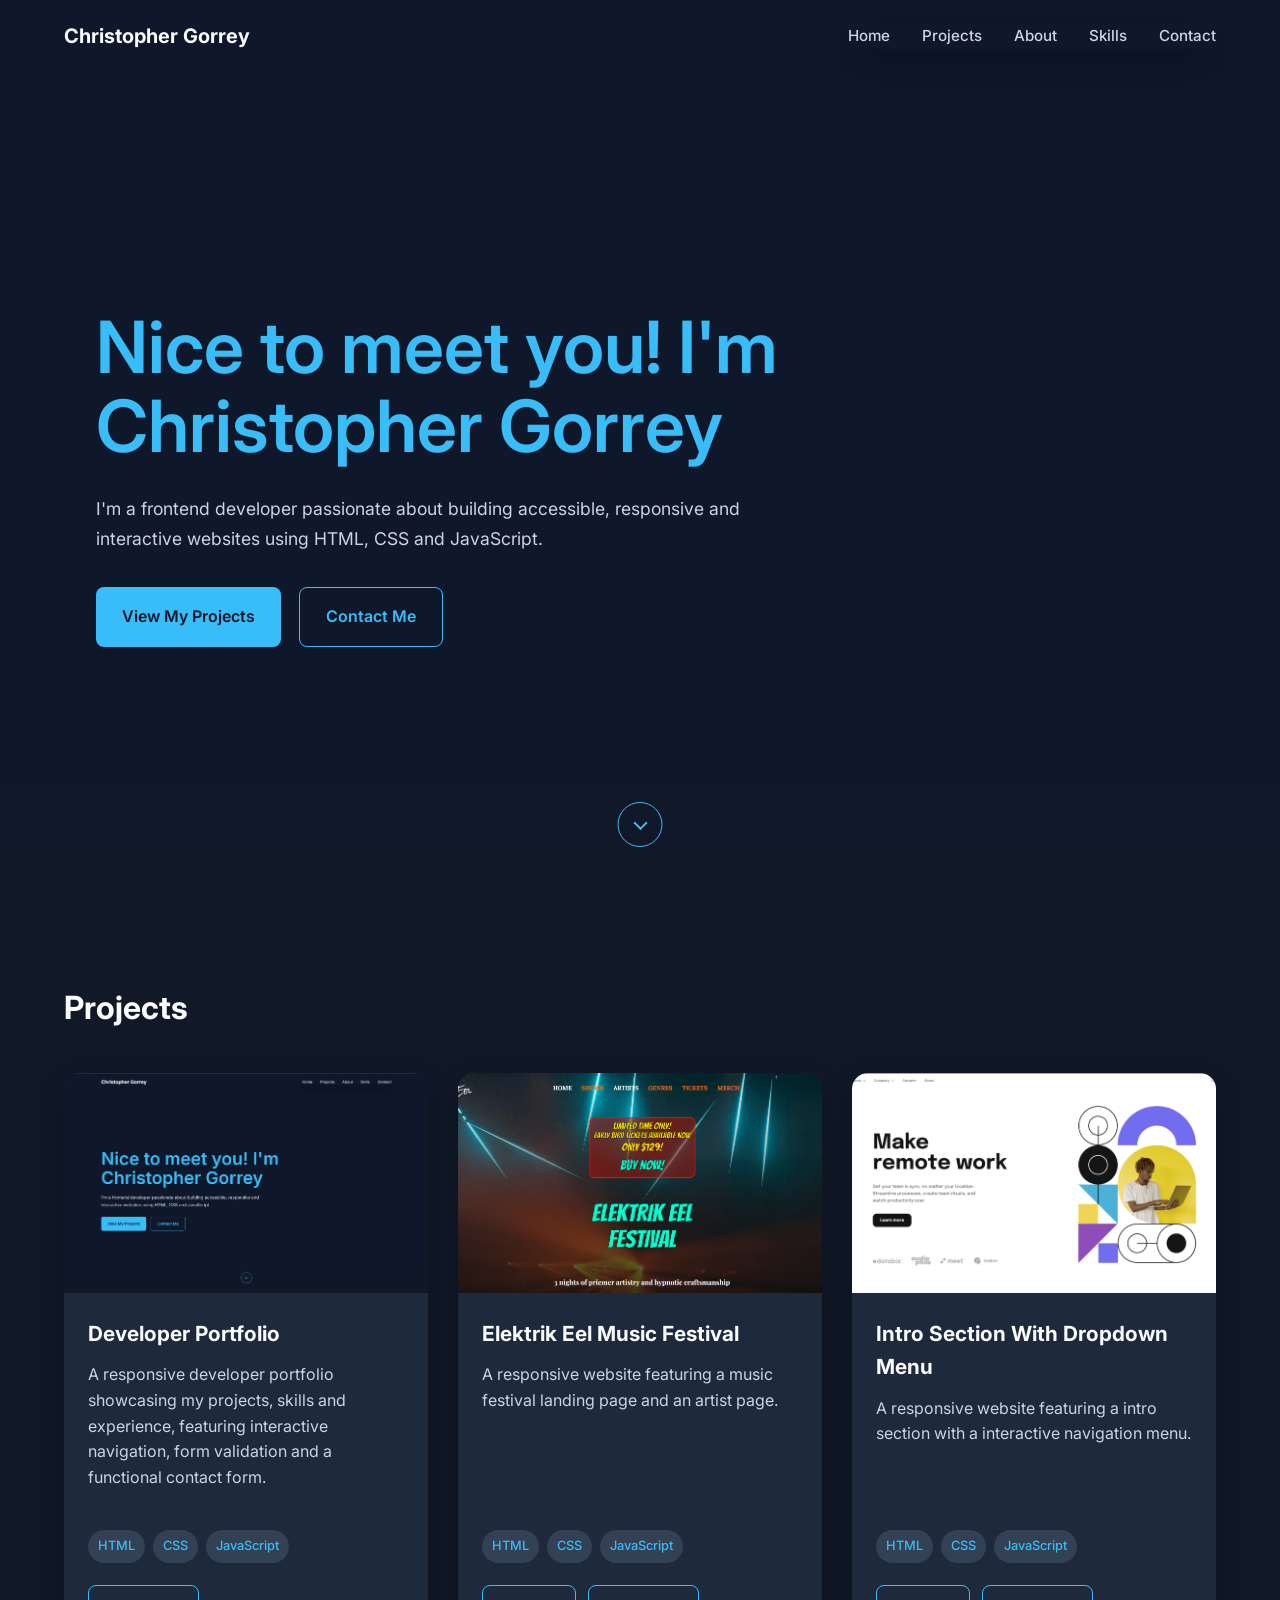
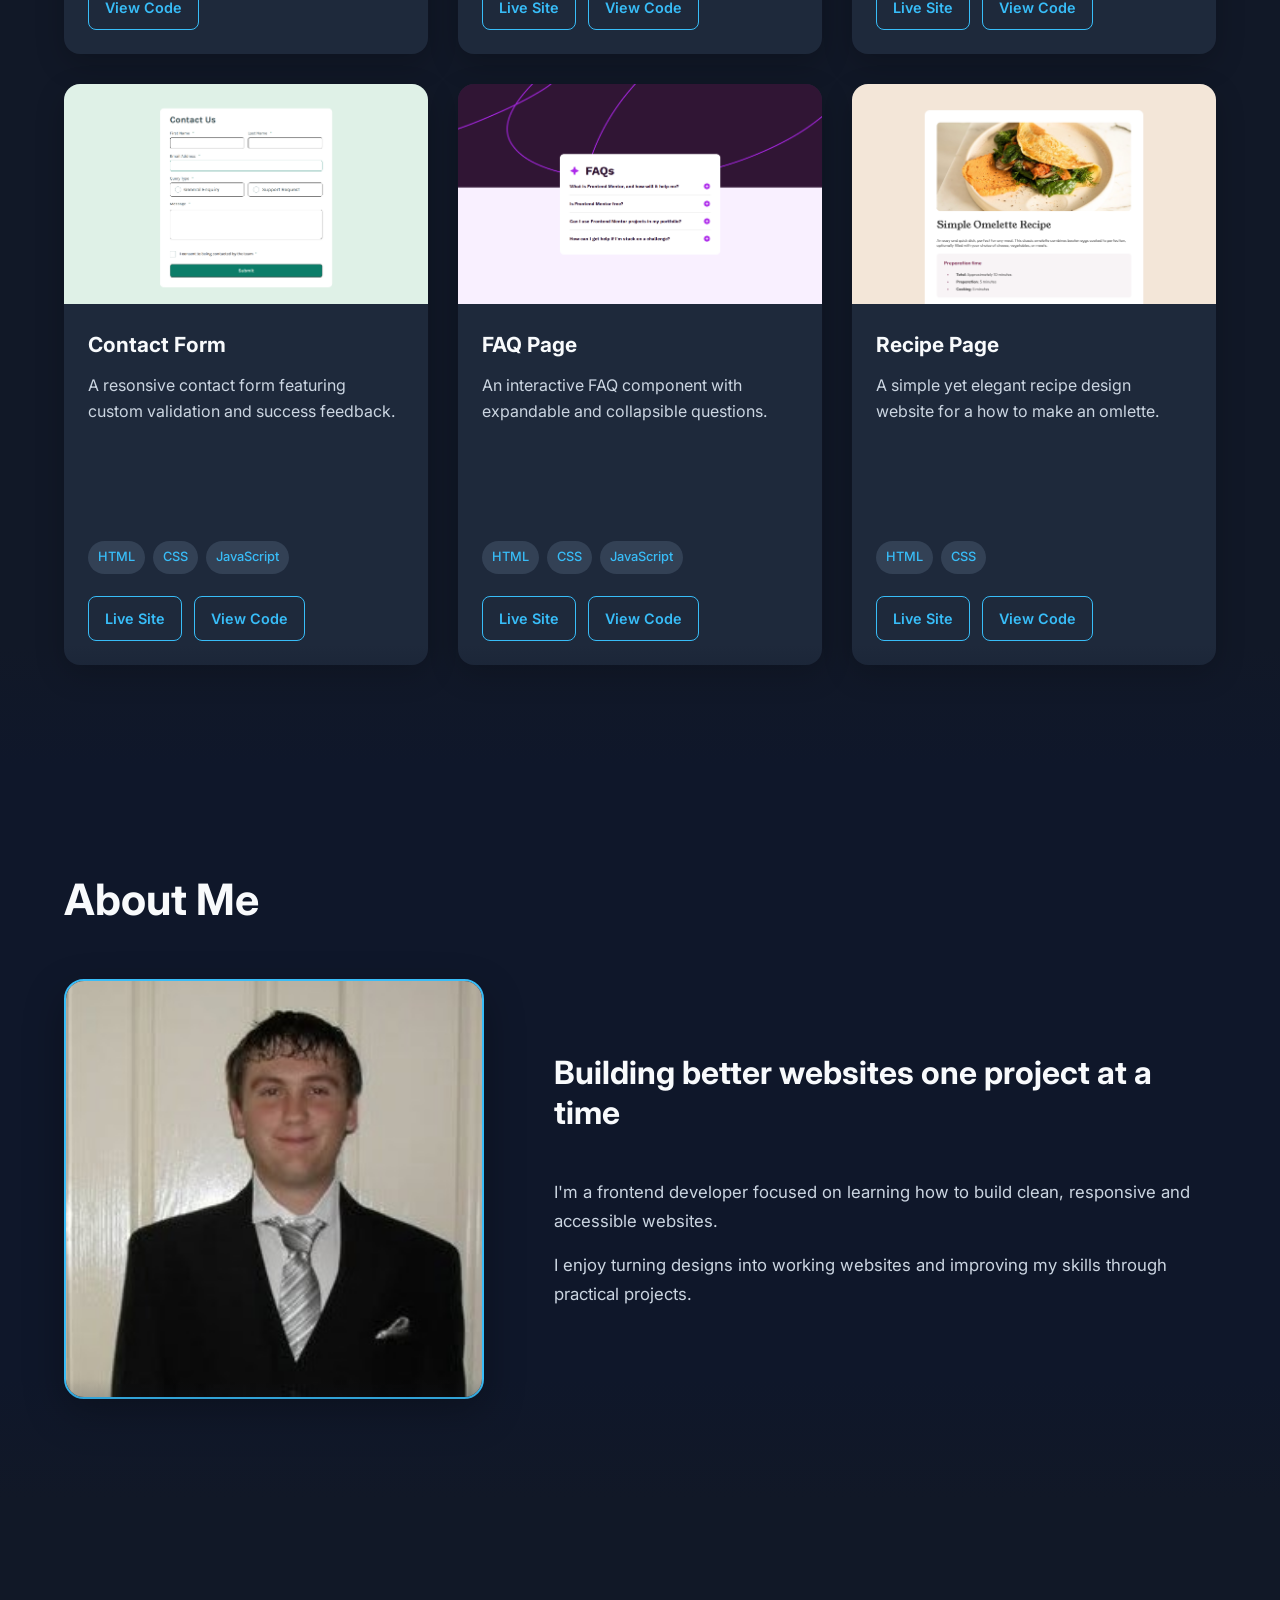
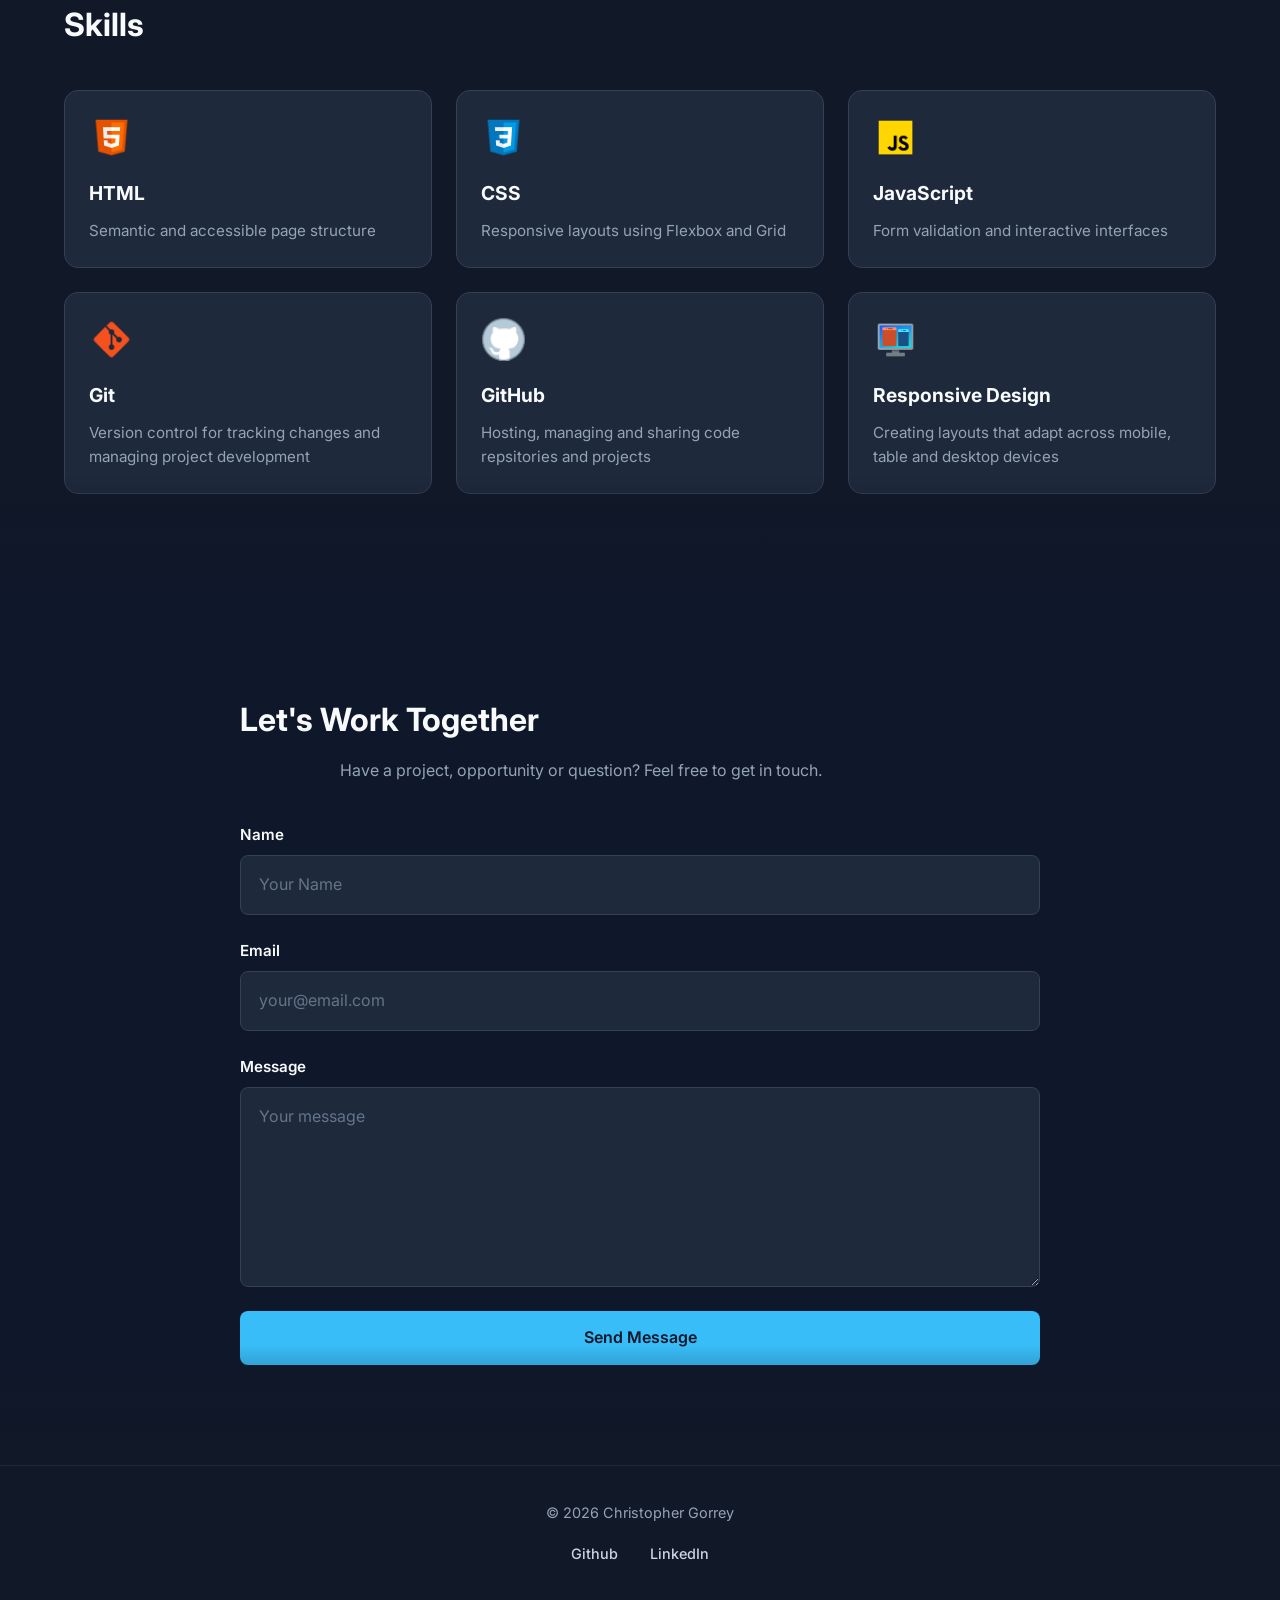
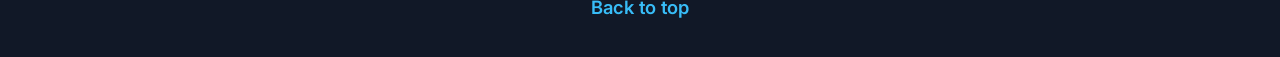
==== index.html @ 918005ee "Adding mobile project screenshots for mobile devices" ====
<!DOCTYPE html>
<html lang="en">
<head>
    <meta charset="UTF-8">
    <meta name="viewport" content="width=device-width, initial-scale=1.0">
    <title>Christopher Gorrey | Frontend Developer</title>

    <link rel="icon" type="image/png" href="./images/CG_icon.png">
    <link rel="stylesheet" href="./styles.css">
    <script src="./script.js" defer></script>
</head>
<body>
    <header class="header">
    <nav class="nav-bar">
        <a href="#home" class="name">Christopher Gorrey</a>
        <button class="menu-btn" aria-label="Open menu" aria-expanded="false">
            <span></span>
            <span></span>
            <span></span>
        </button>
        <ul class="nav-menu">
            <li><a href="#home">Home</a></li>
            <li><a href="#projects">Projects</a></li>
            <li><a href="#about">About</a></li>
            <li><a href="#skills">Skills</a></li>
            <li><a href="#contact">Contact</a></li>
        </ul>
    </nav>
    </header>
    <main>
        <!-- Hero -->
        <section class="hero" id="home">
            <div class="hero-content">
                <h1 class="hero-intro">
                    Nice to meet you! I'm <span class="underline">Christopher Gorrey</span>
                </h1>
                <p class="hero-description">
                    I'm a frontend developer passionate about building accessible,
                    responsive and interactive websites using HTML, CSS and JavaScript.
                </p>
                <div class="hero-btns">
                    <a href="#projects" class=" button primary-btn"><span class="underline">View My Projects</span></a>
                    <a href="#contact" class="button secondary-btn"><span class="underline">Contact Me</span></a>
                </div>
            </div>
            <a href="#projects" class="scroll-down" aria-label="Scroll to projects">
                <span></span>
            </a>
        </section>

        <!-- Projects -->
        <section class="projects" id="projects">
            <div class="section-container">
                <div class="section-heading">
                    <h2>Projects</h2>
                </div>
                <div class="project-grid">
                    <article class="project-card">
                        <picture>
                            <source media="(min-width: 768px)" srcset="./images/project-screenshots/Developer_Portfolio.png">
                            <img src="./images/project-screenshots/Developer_Portfolio_Mobile.jpg" alt="Developer Portfolio Webpage" class="project-image">
                        </picture>
                        <div class="project-content">
                            <h3>Developer Portfolio</h3>
                            <p>
                                A responsive developer portfolio showcasing my projects, 
                                skills and experience, featuring interactive navigation, 
                                form validation and a functional contact form.</p>
                            <div class="project-technologies">
                                <span>HTML</span>
                                <span>CSS</span>
                                <span>JavaScript</span>
                            </div>
                            <div class="project-links">
                                <a href="https://github.com/Khriz93/Portfolio-Webpage" target="_blank" rel="noopener noreferrer">View Code</a>
                            </div>
                        </div>
                    </article>
                    <article class="project-card">
                        <picture>
                            <source media="(min-width: 768px)" srcset="./images/project-screenshots/ElektrickEelFestival.png">
                            <img src="./images/project-screenshots/Elektrik_Eel_Music_Festival_Mobile.jpg" alt="Elektrik Eel Music Festival project" class="project-image">
                        </picture>
                        <div class="project-content">
                            <h3>Elektrik Eel Music Festival</h3>
                            <p>A responsive website featuring a music festival landing page and an artist page.</p>
                            <div class="project-technologies">
                                <span>HTML</span>
                                <span>CSS</span>
                                <span>JavaScript</span>
                            </div>
                            <div class="project-links">
                                <a href="https://music-festival-website.vercel.app/index.html" target="_blank">Live Site</a>
                                <a href="https://github.com/Khriz93/MusicFestivalWebsite" target="_blank">View Code</a>
                            </div>
                        </div>
                    </article>
                    <article class="project-card">
                        <picture>
                            <source media="(min-width: 768px)" srcset="./images/project-screenshots/Intro_With_Dropdown_Menu.png">
                            <img src="./images/project-screenshots/Intro_With_Dropdown_Menu_Mobile.jpg" alt="Intro With Dropdown Menu project" class="project-image">
                        </picture>
                        <div class="project-content">
                            <h3>Intro Section With Dropdown Menu</h3>
                            <p>A responsive website featuring a intro section with a interactive navigation menu.</p>
                            <div class="project-technologies">
                                <span>HTML</span>
                                <span>CSS</span>
                                <span>JavaScript</span>
                            </div>
                            <div class="project-links">
                                <a href="https://intro-section-with-dropdown-drab.vercel.app/" target="_blank">Live Site</a>
                                <a href="https://github.com/Khriz93/Intro-Section-With-Dropdown" target="_blank">View Code</a>
                            </div>
                        </div>
                    </article>
                    <article class="project-card">
                        <picture>
                            <source media="(min-width: 768px)" srcset="./images/project-screenshots/ContactUs.png">
                            <img src="./images/project-screenshots/Contact_Form_Mobile.jpg" alt="Contact Us Form" class="project-image">
                        </picture>
                        <div class="project-content">
                            <h3>Contact Form</h3>
                            <p>A resonsive contact form featuring custom validation and success feedback.</p>
                            <div class="project-technologies">
                                <span>HTML</span>
                                <span>CSS</span>
                                <span>JavaScript</span>
                            </div>
                            <div class="project-links">
                                <a href="https://contact-form-one-vert.vercel.app/" target="_blank">Live Site</a>
                                <a href="https://github.com/Khriz93/Contact-Form" target="_blank">View Code</a>
                            </div>
                        </div>
                    </article>
                    <article class="project-card">
                        <picture>
                            <source media="(min-width: 768px)" srcset="./images/project-screenshots/FAQ-Accordion.png">
                            <img src="./images/project-screenshots/FAQ_Page_Mobile.jpg" alt="FAQ Page" class="project-image">
                        </picture>
                        <div class="project-content">
                            <h3>FAQ Page</h3>
                            <p>An interactive FAQ component with expandable and collapsible questions.</p>
                            <div class="project-technologies">
                                <span>HTML</span>
                                <span>CSS</span>
                                <span>JavaScript</span>
                            </div>
                            <div class="project-links">
                                <a href="https://faq-accordion-ten-rho.vercel.app/" target="_blank">Live Site</a>
                                <a href="https://github.com/Khriz93/FAQ-Accordion" target="_blank">View Code</a>
                            </div>
                        </div>
                    </article>
                    <article class="project-card">
                        <picture>
                            <source media="(min-width: 768px)" srcset="./images/project-screenshots/RecipePage.png">
                            <img src="./images/project-screenshots/Recipe_Page_Mobile.jpg" alt="Recipe page project" class="project-image">
                        </picture>
                        <div class="project-content">
                            <h3>Recipe Page</h3>
                            <p>A simple yet elegant recipe design website for a how to make an omlette.</p>
                            <div class="project-technologies">
                                <span>HTML</span>
                                <span>CSS</span>
                            </div>
                            <div class="project-links">
                                <a href="https://simpleomletterecipe2.vercel.app/" target="_blank">Live Site</a>
                                <a href="https://github.com/Khriz93/Simple_Omlette_Recipe" target="_blank">View Code</a>
                            </div>
                        </div>
                    </article>
                </div>
            </div>
        </section>
        <!-- About -->
         <section class="about" id="about">
            <div class="section-container">
                <h2 class="about-heading">About Me</h2>
                <div class="about-container">
                    <div class="about-image-container">
                        <img src="./images/profile.jpg" alt="Christopher Gorrey" class="about-image">
                    </div>
                    <div class="about-content">
                        <h3>Building better websites one project at a time</h3>
                        <p>
                            I'm a frontend developer focused on learning how to build clean,
                            responsive and accessible websites.
                        </p>
                        <p>
                            I enjoy turning designs into working websites and improving
                            my skills through practical projects.
                        </p>
                    </div>
                </div>
            </div>
         </section>
         <!-- Skills -->
          <section class="skills" id="skills">
            <div class="section-container">
                <div class="section-heading">
                    <h2>Skills</h2>
                </div>
                <div class="skills-grid">
                    <div class="skills-card">
                        <div class="skills-icon">
                            <img src="./images/icons8-html-48.png" alt="">
                        </div>
                        <h3>HTML</h3>
                        <p>Semantic and accessible page structure</p>
                    </div>
                    <div class="skills-card">
                        <div class="skills-icon">
                            <img src="./images/icons8-css-48.png" alt="">
                        </div>
                        <h3>CSS</h3>
                        <p>Responsive layouts using Flexbox and Grid</p>
                    </div>
                    <div class="skills-card">
                        <div class="skills-icon">
                            <img src="./images/icons8-javascript-48.png" alt="">
                        </div>
                        <h3>JavaScript</h3>
                        <p>Form validation and interactive interfaces</p>
                    </div>
                    <div class="skills-card">
                        <div class="skills-icon">
                            <img src="./images/icons8-git-48.png" alt="">
                        </div>
                        <h3>Git</h3>
                        <p>Version control for tracking changes and managing project development</p>
                    </div>
                    <div class="skills-card">
                        <div class="skills-icon">
                            <img src="./images/icons8-github-40.png" alt="">
                        </div>
                        <h3>GitHub</h3>
                        <p>Hosting, managing and sharing code repsitories and projects</p>
                    </div>
                    <div class="skills-card">
                        <div class="skills-icon">
                            <img src="./images/icons8-responsive-design-48.png" alt="">
                        </div>
                        <h3>Responsive Design</h3>
                        <p>Creating layouts that adapt across mobile, table and desktop devices</p>
                    </div>
                </div>
            </div>
          </section>
          <!-- Contact-->
           <section class="contact" id="contact">
            <div class="section-container contact-container">
                <div class="section-heading">
                    <h2>Let's Work Together</h2>
                    <p> Have a project, opportunity or question?
                        Feel free to get in touch.
                    </p>
                </div>
                <form class="contact-form" action="https://api.web3forms.com/submit" method="POST" novalidate>
                    <input type="hidden" name="access_key" value="1f04d7c7-612f-47d9-9099-0c048becac02">
                    <input type="hidden" name="subject" value="New message from Christopher Gorrey Portfolio">

                    <!-- SPAM PROTECTION -->
                     <input type="checkbox" name="botcheck" class="botcheck" tabindex="-1" autocomplete="off">

                    <div class="form-group">
                        <label for="name">Name</label>
                        <input type="text" id="name" name="name" placeholder="Your Name">
                        <p class="error-message" id="name-error">Please enter your name.</p>
                    </div>
                    <div class="form-group">
                        <label for="email">Email</label>
                        <input type="email" id="email" name="email" placeholder="your@email.com">
                        <p class="error-message" id="email-error">Please enter a valid email address.</p>
                    </div>
                    <div class="form-group">
                        <label for="message">Message</label>
                        <textarea id="message" name="message" placeholder="Your message"></textarea>
                        <p class="error-message" id="message-error">Please enter a message.</p>
                    </div>
                    <button type="submit" class="button primary-btn" id="submit-btn">Send Message</button>
                </form>
                <div class="success-message" id="success-message" role="status" aria-live="polite">
                    <h3>Message Sent!</h3>
                    <p>Thanks for getting in touch. I'll get back to you soon.</p>
                </div>
                <div class="send-error-message" id="send-error-message" role="alert">
                    <p>Sorry, something went wrong while sending your message.
                        Please try again.
                    </p>
                </div>
            </div> 
           </section>
    </main>
    <!-- Footer -->
     <footer class="footer">
        <div class="footer-content">
            <p>© 2026 Christopher Gorrey</p>
            <div class="footer-links">
                <a href="https://github.com/Khriz93" target="_blank">Github</a>
                <a href="https://www.linkedin.com/in/christopher-gorrey-5972b9186/" target="_blank">LinkedIn</a>
            </div>
            <a href="#home" class="back-to-top">Back to top</a>
        </div>
     </footer>
</body>
</html>
---- styles.css ----
@import url('https://fonts.googleapis.com/css2?family=Inter:wght@400;500;600;700&display=swap');

* {
    margin: 0;
    padding: 0;
    box-sizing: border-box;
}

html {
    scroll-behavior: smooth;
}

body {
    font-family: 'Inter', sans-serif;
    background-color: #0f172a;
    color: #f8fafc;
    line-height: 1.6;
}

img {
    max-width: 100%;
    display: block;
}

a {
    color: inherit;
    text-decoration: none;
}

button, input, textarea {
    font: inherit;
}

ul {
    list-style: none;
}

.hero, .projects, .about, .skills, .contact {
        position: relative;
}

.projects, .about, .skills, .contact {
    padding-bottom: 120px;
}

.hero::after, .projects::after, .about::after, .skills::after, .contact::after {
    content: "";
    position: absolute;
    left: 0;
    bottom: 0;
    width: 100%;
    height: 80px;
    pointer-events: none;
}

.hero::after, .about::after, .contact::after {
    background: linear-gradient(to bottom, rgba(15, 23, 42, 0), #111827);
}

.projects::after, .skills::after {
        background: linear-gradient(to bottom, rgba(15, 23, 42, 0), #0f172a);
}

.section-container {
    width: 90%;
    max-width: 1200px;
    margin: 0 auto;
}

.header {
    position: relative;
    width: 100%;
    padding: 20px 0;
    background-color: #0f172a;
    z-index: 1000;
}

/* NAV */

.nav-bar {
    width: 90%;
    max-width: 1200px;
    margin: 0 auto;
    display: flex;
    align-items: center;
    justify-content: space-between;
}

.name {
    font-size: 1.25rem;
    font-weight: 700;
}

.menu-btn {
    display: flex;
    flex-direction: column;
    gap: 5px;
    background: none;
    border: none;
    padding: 0;
    cursor: pointer;
}

.menu-btn span {
    display: block;
    width: 32px;
    height: 2px;
    background-color: #f8fafc;
    transition: background-color 0.2s ease, transform 0.3s ease, opacity 0.3s ease;
}

.menu-btn.active span:nth-child(1) {
    transform: translateY(7px) rotate(45deg);
}

.menu-btn.active span:nth-child(2) {
    opacity: 0;
}

.menu-btn.active span:nth-child(3) {
    transform: translateY(-7px) rotate(-45deg);
}

.menu-btn:hover span {
    background-color: #38bdf8;
}

.nav-menu {
    display: none;
    flex-direction: column;
    gap: 20px;
    position: absolute;
    top: 70px;
    right: 5%;
    width: 220px;
    padding: 25px;
    background-color: #1e293b;
    border-radius: 12px;
    box-shadow: 0 15px 40px rgba(0, 0, 0, 0.3);
    z-index: 1000;
}

.nav-menu.active {
    display: flex;
}

/* HERO */

.hero {
    min-height: calc(100vh - 80px);
    display: flex;
    align-items: center;
    padding: 60px 0;
    overflow: hidden;
}

.hero-content {
    width: 90%;
    max-width: 700px;
    margin: 0 auto;
}

.hero-intro {
    color: #38bdf8;
    font-size: 1rem;
    font-weight: 600;
    margin-bottom: 8px;
}

.hero h1 {
    font-size: 2.8rem;
    line-height: 1.1;
    margin-bottom: 10px;
}

.hero h2 {
    color: #94a3b8;
    font-size: 1.7rem;
    line-height: 1.2;
    margin-bottom: 20px;
}

.hero-description {
    max-width: 550px;
    color: #cbd5e1;
    font-size: 1rem;
    margin: 30px 0 30px 0;
}

.hero-btns {
    display: flex;
    flex-direction: row;
    margin-top: 32px;
    padding-top: 0;
    gap: 18px;
}

.button {
    display: inline-flex;
    align-items: center;
    justify-content: center;
    padding: 14px 24px;
    border-radius: 8px;
    font-weight: 600;
    transition: background-color 0.2s ease, color 0.2s ease, transform 0.2s ease;
}

.button:hover {
    transform: translateY(-2px);
}

.primary-btn {
    background-color: #38bdf8;
    color: #0f172a;
}

.primary-btn:hover {
    background-color: #7dd3fc;
}

.secondary-btn {
    border: 1px solid #38bdf8;
    color: #38bdf8;
}

.secondary-btn:hover {
    background-color: #38bdf8;
    color: #0f172a;
}

.scroll-down {
    position: absolute;
    left: 50%;
    bottom: 30px;
    width: 45px;
    height: 45px;
    display: flex;
    align-items: center;
    justify-content: center;
    background-color: transparent;
    border: 1px solid #38bdf8;
    border-radius: 50%;
    transform: translateX(-50%);
    cursor: pointer;
    z-index: 2;
    animation: scrollBounce 2s ease-in-out infinite;
    transition: background-color 0.2s ease;
}

@keyframes scrollBounce {
    0%, 100% {
        transform: translate(-50%, 0);
    }
    50% {
        transform: translate(-50%, 8px);
    }
}

.scroll-down span {
    width: 10px;
    height: 10px;
    border-right: 2px solid #38bdf8;
    border-bottom: 2px solid #38bdf8;
    transform: rotate(45deg);
    margin-top: -4px;
    transition: border-color 0.2s ease;
}

@media (hover:hover) and (pointer: fine) {
    .scroll-down:hover {
        background-color: #38bdf8;
    }

    .scroll-down:hover span {
        border-color: #0f172a;
    }
}

.scroll-down.active {
    background-color: #38bdf8;
}

.scroll-down:active span {
    border-color: #0f172a;
}

/* PROJECTS */

.projects {
    padding: 70px 0 100px;
    background-color: #111827;
}

.section-heading {
    margin-bottom: 40px;
}

.section-heading h2 {
    font-size: 2rem;
    margin-bottom: 12px;
}

.section-heading p {
    color: #94a3b8;
    max-width: 600px;
    margin: 0 auto;
}

.project-grid {
    display: grid;
    grid-template-columns: 1fr;
    gap: 30px;
}

.project-card {
    display: flex;
    flex-direction: column;
    background-color: #1e293b;
    border-radius: 16px;
    overflow: hidden;
    box-shadow: 0 10px 30px rgba(0, 0, 0, 0.2);
}

.project-card picture {
    display: block;
    width: 100%;
}

.project-card:hover {
    transform: translateY(-5px);
    box-shadow: 0 14px 35px rgba(0, 0, 0, 0.3);
}

.project-image {
    width: 100%;
    height: 240px;
    object-position: top;
    object-fit: cover;
}

.project-content {
    display: flex;
    flex-direction: column;
    flex: 1;
    padding: 24px;
}

.project-content h3 {
    font-size: 1.3rem;
    margin-bottom: 12px;
}

.project-content p {
    color: #cbd5e1;
    margin-bottom: 20px;
}

.project-technologies {
    display: flex;
    flex-wrap: wrap;
    gap: 8px;
    padding-top: 20px;
    margin-top: auto;
    margin-bottom: 22px;
}

.project-technologies span {
    background-color: #334155;
    color: #38bdf8;
    padding: 6px 10px;
    border-radius: 20px;
    font-size: 0.8rem;
    font-weight: 500;
}

.project-links {
    display: flex;
    gap: 12px;
}

.project-links a {
    display: inline-flex;
    align-items: center;
    justify-content: center;
    padding: 10px 16px;
    border: 1px solid #38bdf8;
    border-radius: 8px;
    color: #38bdf8;
    font-size: 0.9rem;
    font-weight: 600;
    transition: background-color 0.2s ease, color 0.2s ease;
}

.project-links a:hover {
    background-color: #38bdf8;
    color: #0f172a;
}

/* ABOUT */

.about {
    padding: 80px 0;
    background-color: #0f172a;
}

.about-heading {
    font-size: 2rem;
    margin-bottom: 30px;
}

.about-container {
    display: flex;
    flex-direction: column;
    gap: 30px;
}

.about-image-container {
    display: flex;
    justify-content: center;
}

.about-image {
    width: 100%;
    max-width: 320px;
    aspect-ratio: 1 / 1;
    object-fit: cover;
    border-radius: 20px;
    border: 2px solid #38bdf8;
    box-shadow: 0 15px 40px rgba(0, 0, 0, 0.3);
}

.about-content h2 {
    font-size: 2rem;
    line-height: 1.2;
    margin-bottom: 20px;
}

.about-content h3 {
    font-size: 1.4rem;
    line-height: 1.3;
    margin-bottom: 12px;
}

.about-content p {
    color: #cbd5e1;
    margin-bottom: 16px;
}

.skills {
    background-color: #111827;
}

.skills-grid {
    display: grid;
    grid-template-columns: 1fr;
    gap: 20px;
}

.skills-card {
    padding: 24px;
    background-color: #1e293b;
    border-radius: 14px;
    border: 1px solid #334155;
    transition: transform 0.2s ease, border-color 0.2s ease;
}

.skills-card:hover {
    transform: translateY(-4px);
    border-color: #38bdf8;
}

.skills-icon {
    width: 45px;
    height: 45px;
    margin-bottom: 18px;
}

.skills-icon img {
    width: 100%;
    height: 100%;
    object-fit: contain;
}

.skills-card h3 {
    color: #f8fafc;
    font-size: 1.2rem;
    margin-bottom: 10px;
}

.skills-card p {
    color: #94a3b8;
    font-size: 0.95rem;
}

.skills-card:hover {
    transform: translateY(-4px);
    border-color: #38bdf8;
    box-shadow: 0 10px 30px rgba(0, 0, 0, 0.25), 0 0 20px rgba(56, 189, 248, 0.08);
}

/* CONTACT */
.contact {
    padding: 80px 0;
    background-color: #0f172a;
}

.contact-container {
    max-width: 700px;
}

.contact-form {
    display: flex;
    flex-direction: column;
    gap: 22px;
}

.form-group {
    display: flex;
    flex-direction: column;
    gap: 8px;
}

.form-group label {
    font-size: 0.95rem;
    font-weight: 600;
    color: #f8fafc;
}

.form-group input, .form-group textarea {
    width: 100%;
    padding: 14px 16px;
    background-color: #1e293b;
    color: #f8fafc;
    border: 1px solid #334155;
    border-radius: 8px;
    outline: none;
    transition: border-color 0.2s ease, box-shadow 0.2s ease;
}

.form-group input::placeholder, .form-group textarea::placeholder {
    color: #64748b
}

.form-group input:focus, .form-group textarea:focus {
    border-color: #38bdf8;
    box-shadow: 0 0 0 3px rgba(56, 189, 248, 0.1);
}

.form-group textarea {
    min-height: 180px;
    resize: vertical;
}

.contact-form .button {
    width: 100%;
    border: none;
    cursor: pointer;
}

#submit-btn:disabled {
    opacity: 0.6;
    cursor: not-allowed;
    transform: none;
}

.botcheck {
    display: none;
}

/* ERROR */
.error-message {
    display: none;
    margin-top: 4px;
    color: #f87171;
    font-size: 0.85rem;
}

.error-message.active {
    display: block;
}

.form-group input.error, .form-group textarea.error {
    border:1px solid #f87171;
}

.form-group input.error:focus, .form-group textarea.error:focus {
    border: 1px solid #f87171;
    box-shadow: 0 0 0 3px rgba(248, 113, 113, 0.1);
}

.success-message {
    display: none;
    margin-top: 30px;
    padding: 22px;
    background-color: #1e293b;
    border: 1px solid #38bdf8;
    border-radius: 12px;
}

.success-message.active {
    display: block;
}

.success-message h3 {
    color: #38bdf8;
    margin-bottom: 8px;
}

.success-message p {
    color: #cbd5e1;
}

/* SEND ERROR */
.send-error-message {
    display: none;
    margin-top: 30px;
    padding: 18px;
    background-color: #1e293b;
    border: 1px solid #f87171;
    border-radius: 12px;
}

.send-error-message.active {
    display: block;
}

.send-error-message p {
    color: #f87171;
}

/* FOOTER */
.footer {
    padding: 30px 0;
    background-color: #111827;
    border-top: 1px solid #1e293b;
}

.footer-content {
    display: flex;
    flex-direction: column;
    align-items: center;
    gap: 15px;
    text-align: center;
}

.footer-content p {
    color: #94a3b8;
    font-size: 0.9rem;
}

.footer-links {
    display: flex;
    gap: 20px;
}

.back-to-top {
    color: #38bdf8;
    font-size: 1.1rem;
    font-weight: 600;
    margin-top: 10px;
    transition: color 0.2s ease, transform 0.2s ease;
}

.back-to-top:hover {
    color: #7dd3fc;
    transform: translateY(-2px);
}

.footer-links a {
    color: #cbd5e1;
    font-size: 0.9rem;
    font-weight: 500;
    transition: color 0.2s ease;
}

.footer-links a:hover {
    color: #38bdf8;
}

/* TABLET */
@media (min-width: 768px) {
    /* HERO */

    .hero {
        padding: 60px 0 140px;
    }

    .scroll-down {
        bottom: 35px;
    }

    .hero-content {
        width: 85%;
    }

    .hero-content h1 {
        font-size: 3.5rem;
    }

    .hero-content h2 {
        font-size: 2rem;
    }

    .hero-description {
        font-size: 1.05rem;
    }

    .hero-btns .button {
        width: auto;
    }

    .hero::after, .projects::after, .about::after, .skills::after, .contact::after {
        height: 100px;
    }

    /* PROJECTS */
    .project-grid {
        grid-template-columns: repeat(2, 1fr);
        gap: 24px;
    }

    .project-image {
        height: 260px;
    }

    /* ABOUT */
    .about-container {
        gap: 50px;
    }

    .about-content {
        max-width: 700px;
        margin: 0 auto;
    }

    .about-content h2 {
        font-size: 2.4rem;
    }

    /* SKILLS */
    .skills-grid {
        grid-template-columns: repeat(2, 1fr);
        gap: 24px;
    }

    /* CONTACT */
    .contact-container {
        width: 80%;
    }

    .about {
        padding: 90px 0;
    }

    .about-heading {
        font-size: 2.3rem;
        margin-bottom: 35px;
    }

    .about-container {
        gap: 40px;
    }

    .about-image {
        max-width: 380px;
    }

    .about-content h3 {
        font-size: 2.7rem;
        margin-bottom: 45px;
    }

    .contact-form .button {
        width: auto;
        align-items: flex-start;
        padding-left: 32px;
        padding-right: 32px;
    }

    /* FOOTER */
    .footer-content {
        gap: 18px;
    }

    .footer-links {
        gap: 28px;
    }

    .back-to-top {
        font-size: 1.15rem;
    }
}

/* DESKTOP */
@media (min-width: 1024px) {
    /* NAV AND HEADER */
    .menu-btn {
        display: none;
    }

    .nav-menu {
        display: flex;
        position: static;
        flex-direction: row;
        width: auto;
        padding: 0;
        background: none;
        border-radius: 0;
        align-items: center;
        gap: 32px;
    }

    .nav-menu a {
        color: #cbd5e1;
        font-size: 0.95rem;
        font-weight: 500;
        transition: color 0.2s ease;
    }

    .nav-menu a:hover {
        color:#38bdf8
    }

    /* HERO */
    .hero {
        min-height: calc(100vh - 90px);
        display: flex;
        align-items: center;
        padding: 40px 0;
    }

    .hero-content {
        width: 85%;
        max-width: 1200px;
        margin: 0 auto;
    }

    .hero h1 {
        font-size: 4.5rem;
        max-width: 850px;
        line-height: 1.1;
    }

    .hero h2 {
        font-size: 2.4rem;
    }

    .hero-description {
        max-width: 700px;
        margin: 28px 0 0;
        font-size: 1.1rem;
        line-height: 1.75;
    }

    .hero-btns {
        display: flex;
        flex-direction: row;
        gap: 18px;
        margin-top: 32px;
        padding-top: 0;
    }

    .hero .button {
        padding: 16px 26px;
        font-size: 1rem;
    }

    .hero::after, .projects::after, .about::after, .skills::after, .contact::after {
        height: 120px;
    }

    /* PROJECTS */
    .projects {
        padding: 100px 0;
    }

    .project-grid {
        grid-template-columns: repeat(3, 1fr);
        grid-auto-rows: 1fr;
        gap: 30px;
    }

    .project-image {
        height: 220px;
    }

    /* ABOUT */
    .about {
        padding: 100px 0;
    }

    .about-heading {
        font-size: 2.7rem;
        margin-bottom: 45px;
    }

    .about-container {
        display: grid;
        grid-template-columns: 420px minmax(0, 1fr);
        align-items: center;
        gap: 70px;
    }

    .about-content {
        max-width: none;
        margin: 0;
    }

    .about-image-container {
        display: flex;
        justify-content: flex-start;
        margin: 0;
    }

    .about-image {
        max-width: 420px;
        margin: 0;
    }

    .about-content h2 {
        font-size: 2.7rem;
    }

    .about-content h3 {
        font-size: 2rem;
        line-height: 1.25;
    }

    .about-content p {
        font-size: 1.05rem;
        line-height: 1.7;
    }

    /* SKILLS */
    .skills {
        padding: 100px 0;
    }

    .skills-grid {
        grid-template-columns: repeat(3, 1fr);
        gap: 24px;
    }

    /* CONTACT */
    .contact {
        padding: 100px 0;
    }

    .contact-container {
        width: 90%;
        max-width: 800px;
    }

    .contact-form {
        gap: 24px;
    }

    .form-group input, .form-group textarea {
        padding: 16px 18px;
    }

    .form-group textarea {
        min-height: 200px;
    }

    /* FOOTER */
    .footer {
        padding: 35px 0;
    }

    .footer-content {
        flex-direction: column;
        gap: 18px;
    }

    .footer-links {
        gap: 32px;
    }
}
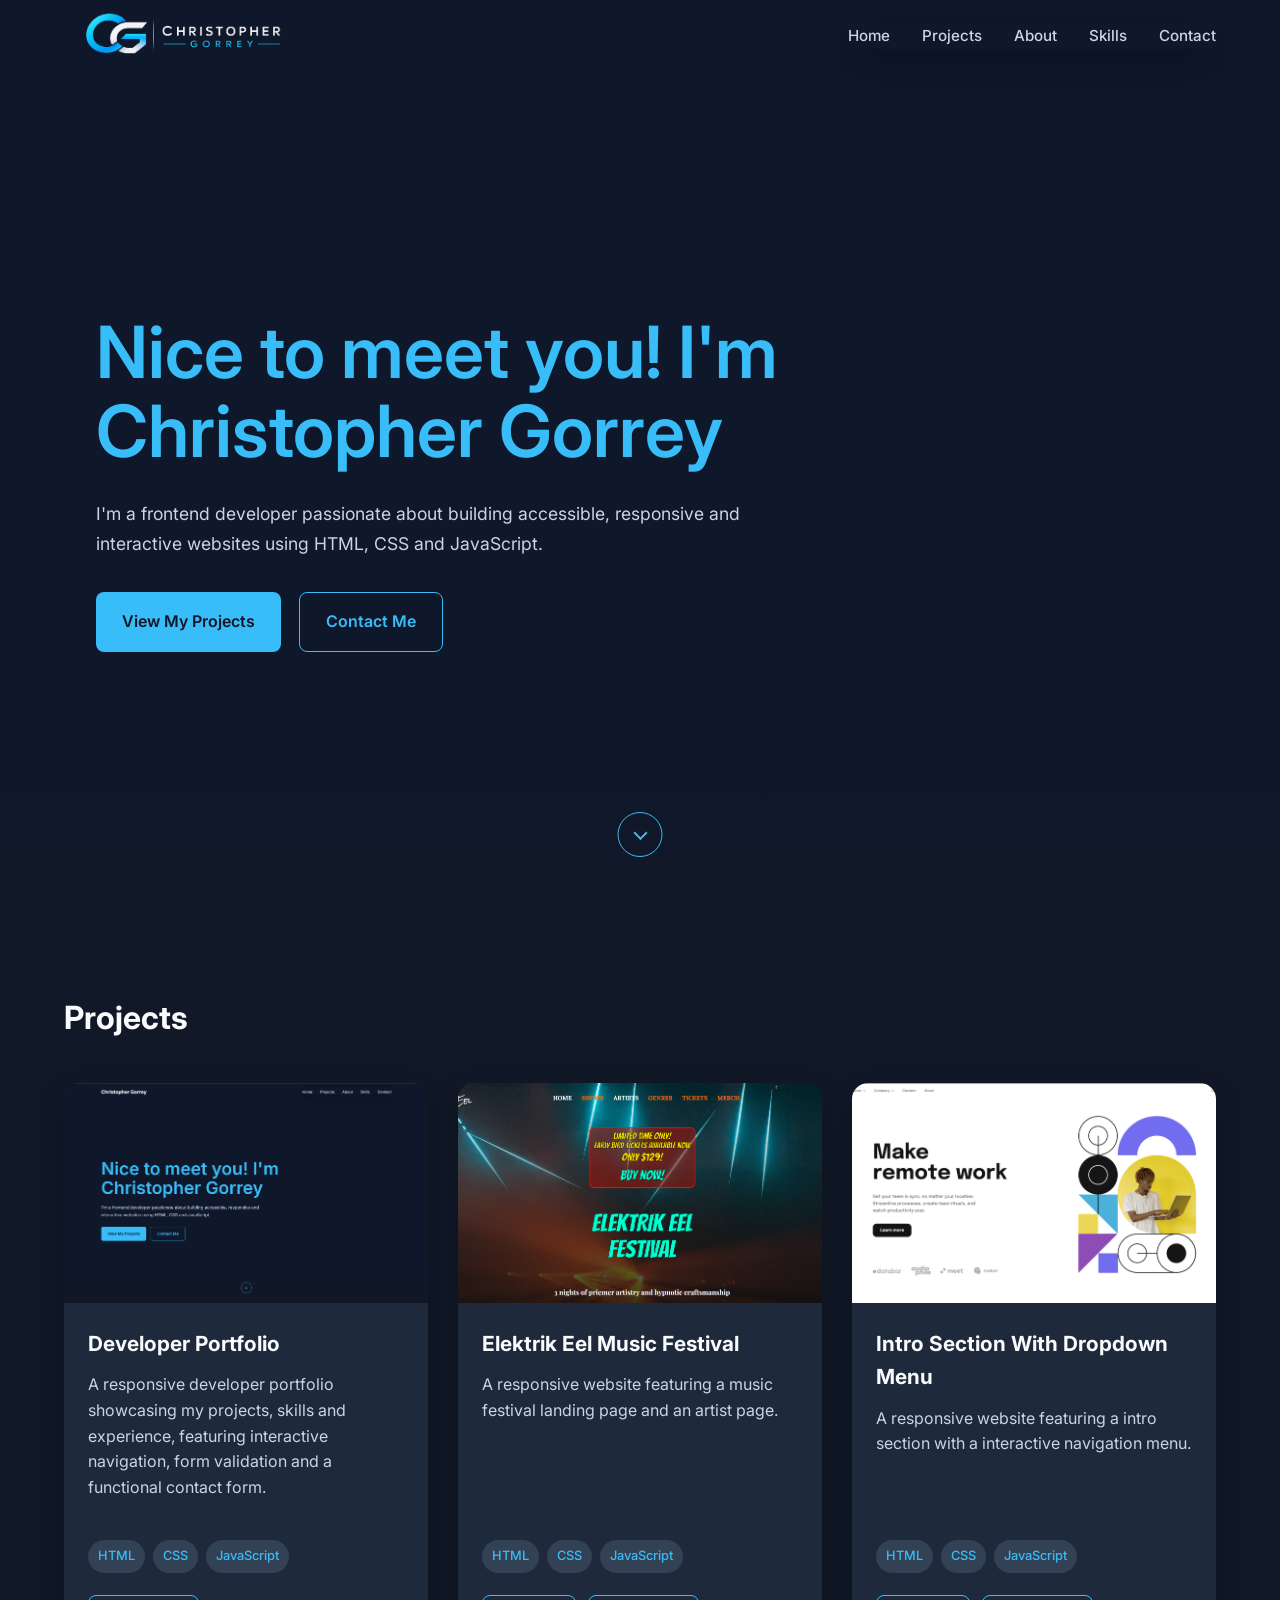
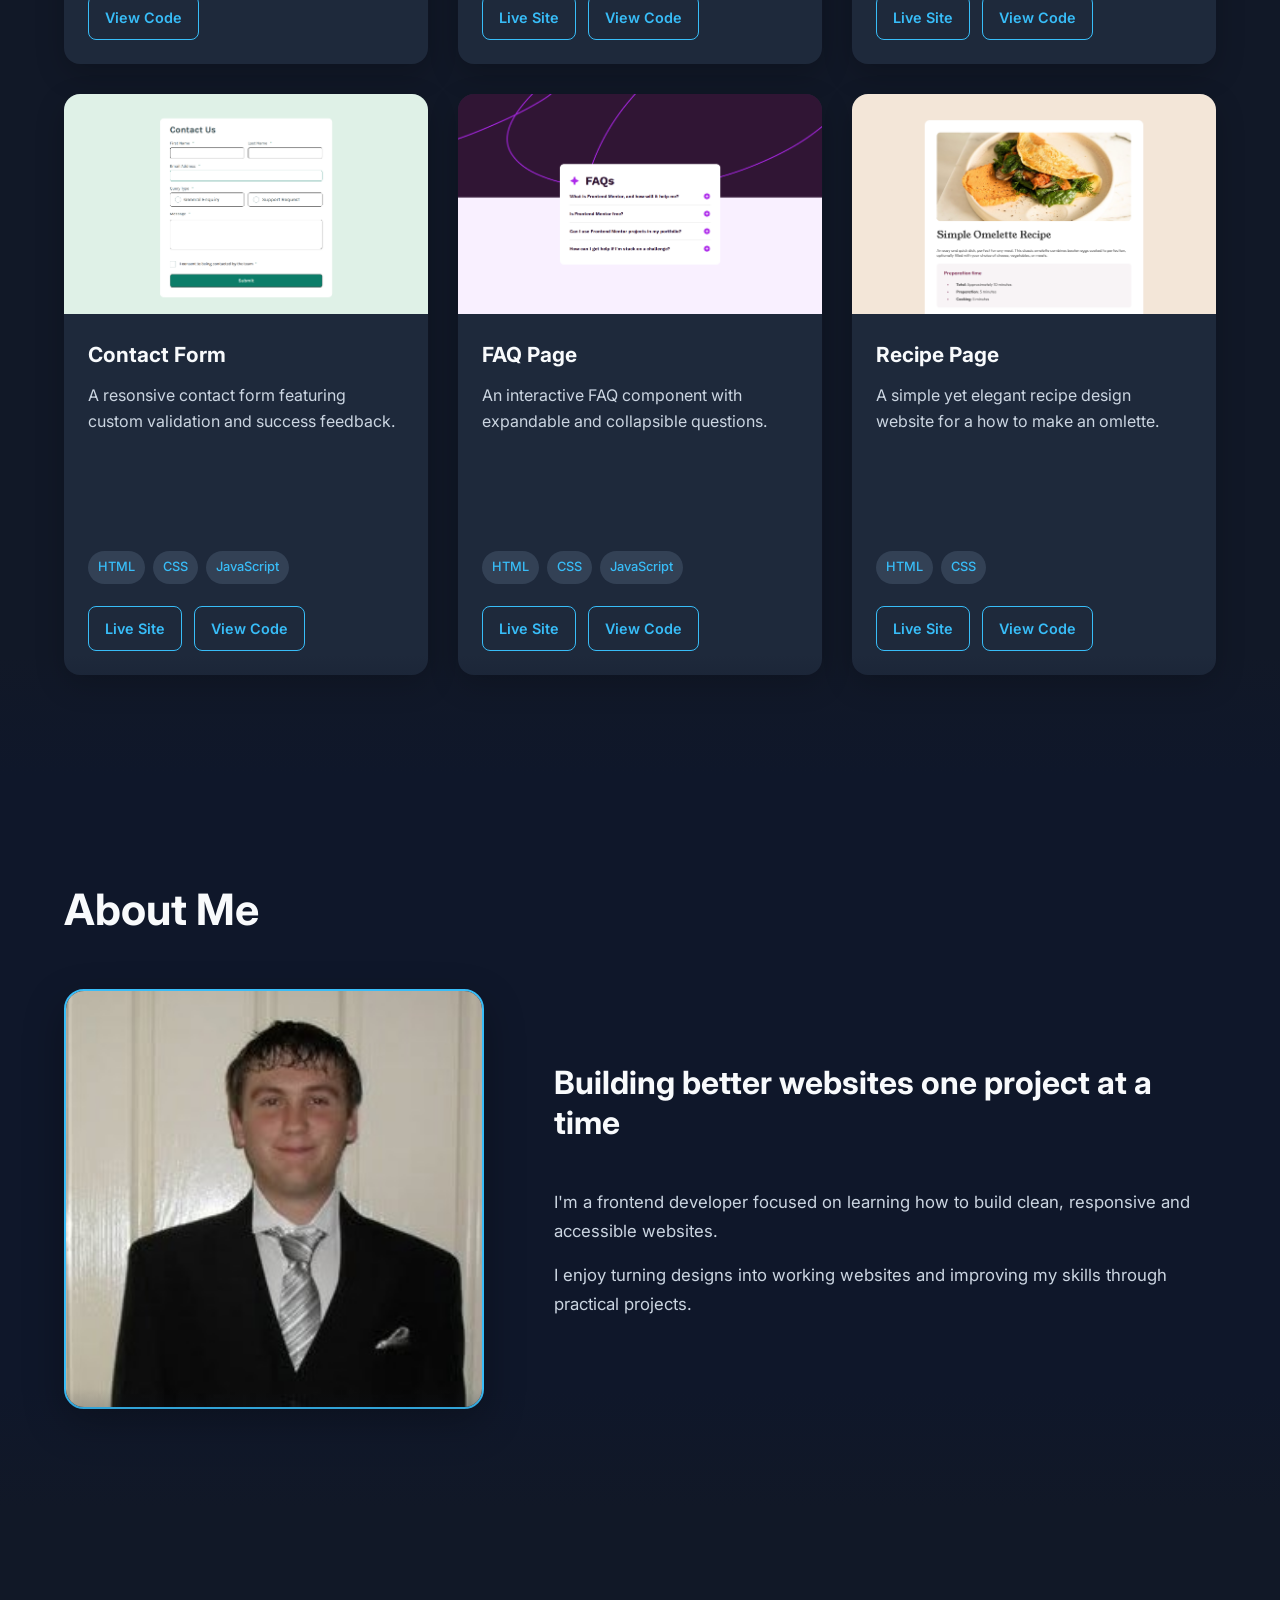
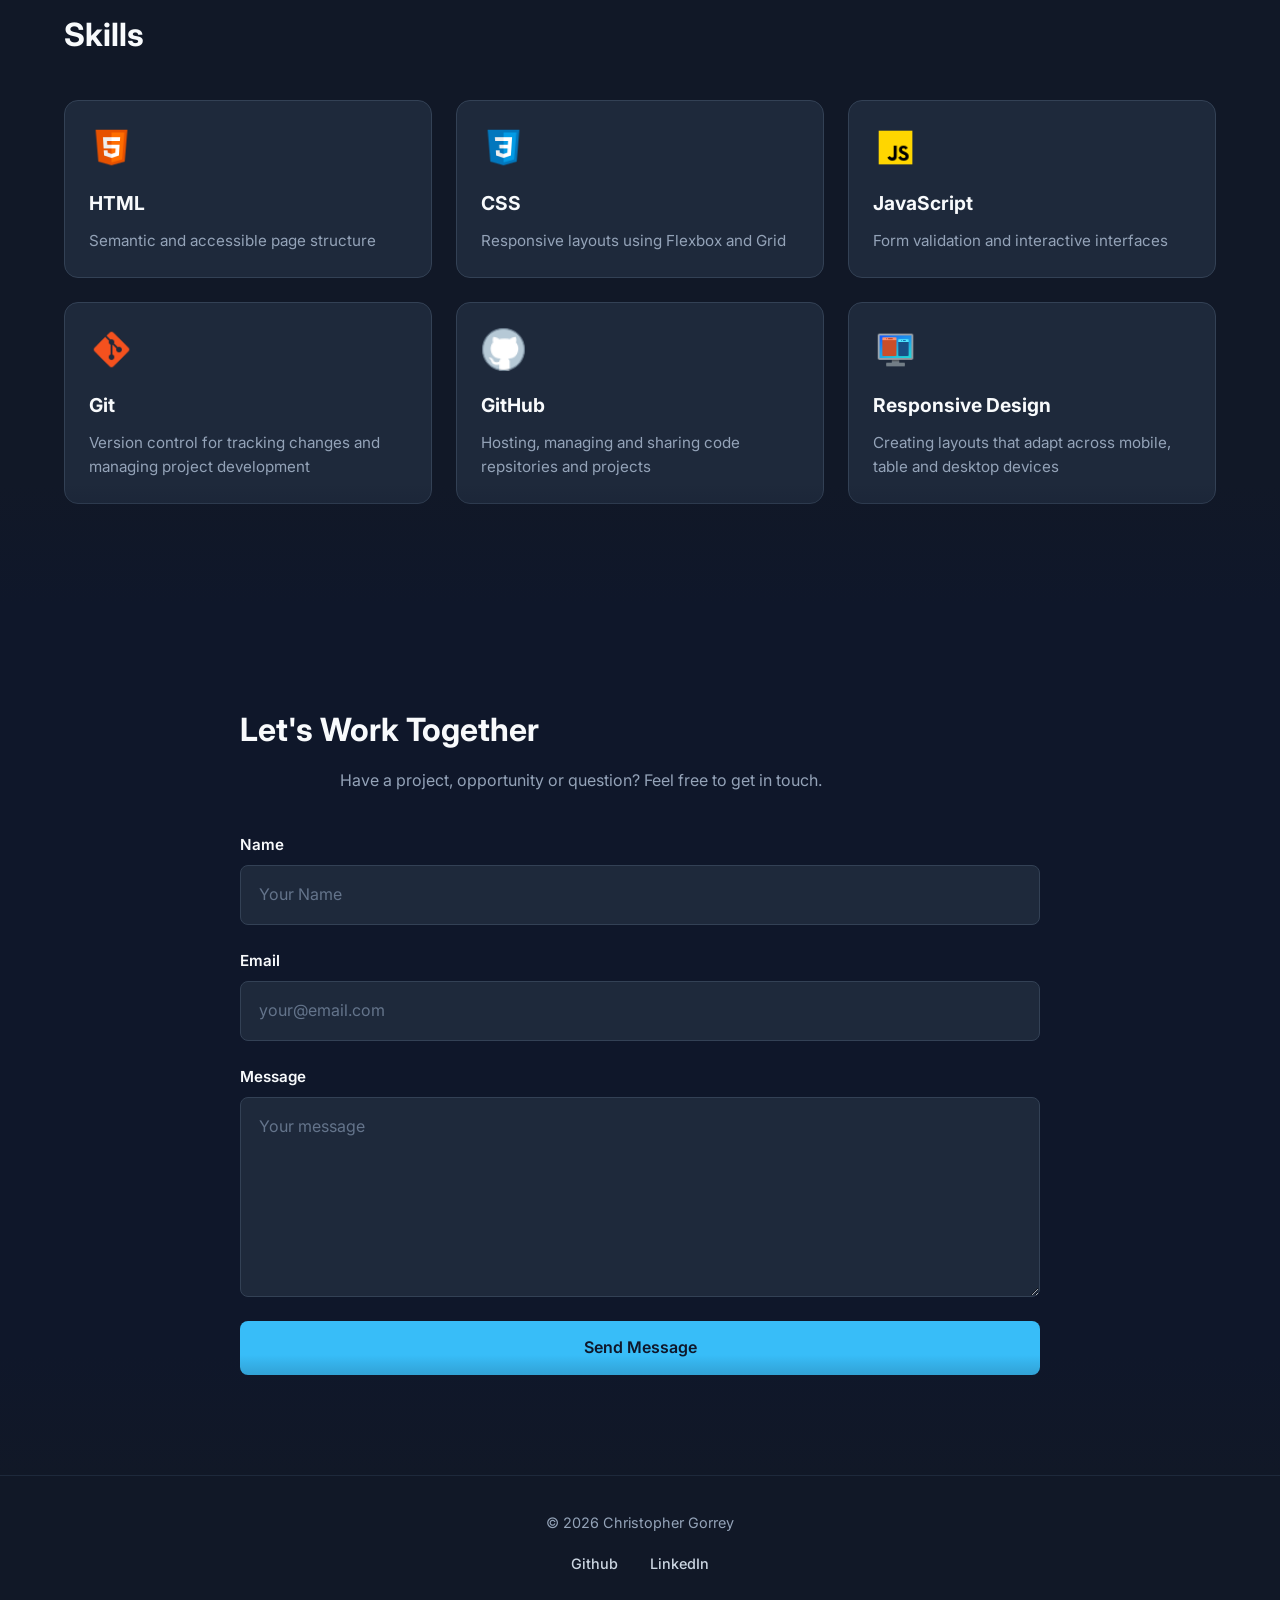
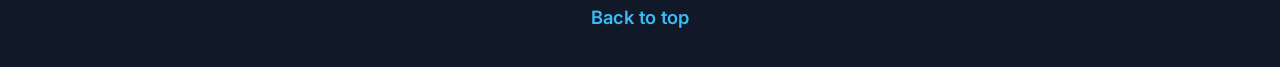
==== commit b0a48d58: "Added a better logo. Fixed tablet spacing for scroll-down button" ====
--- a/index.html
+++ b/index.html
@@ -5,14 +5,17 @@
     <meta name="viewport" content="width=device-width, initial-scale=1.0">
     <title>Christopher Gorrey | Frontend Developer</title>
 
-    <link rel="icon" type="image/png" href="./images/CG_icon.png">
+    <link rel="icon" type="image/png" href="./images/CG-icon.png">
     <link rel="stylesheet" href="./styles.css">
     <script src="./script.js" defer></script>
 </head>
 <body>
     <header class="header">
     <nav class="nav-bar">
-        <a href="#home" class="name">Christopher Gorrey</a>
+        <a href="#home" class="logo">
+            <img src=./images/Nav-bar_logo.png class="logo-image" alt="Christopher Gorrey">
+        </a>
+        </div>
         <button class="menu-btn" aria-label="Open menu" aria-expanded="false">
             <span></span>
             <span></span>
--- a/styles.css
+++ b/styles.css
@@ -70,7 +70,8 @@
 .header {
     position: relative;
     width: 100%;
-    padding: 20px 0;
+    height: 72px;
+    padding: 0;
     background-color: #0f172a;
     z-index: 1000;
 }
@@ -80,15 +81,22 @@
 .nav-bar {
     width: 90%;
     max-width: 1200px;
+    height: 100%;
     margin: 0 auto;
     display: flex;
     align-items: center;
     justify-content: space-between;
 }
 
-.name {
-    font-size: 1.25rem;
-    font-weight: 700;
+.logo {
+    display: flex;
+    align-items: center;
+}
+
+.logo img {
+    width: auto;
+    height: 60px;
+    display: block;
 }
 
 .menu-btn {
@@ -681,6 +689,10 @@
 @media (min-width: 768px) {
     /* HERO */
 
+    .logo img {
+        height: 75px;
+    }
+
     .hero {
         padding: 60px 0 140px;
     }
@@ -821,9 +833,12 @@
         color:#38bdf8
     }
 
+    .logo img {
+        height: 80px;
+    }
+
     /* HERO */
     .hero {
-        min-height: calc(100vh - 90px);
         display: flex;
         align-items: center;
         padding: 40px 0;
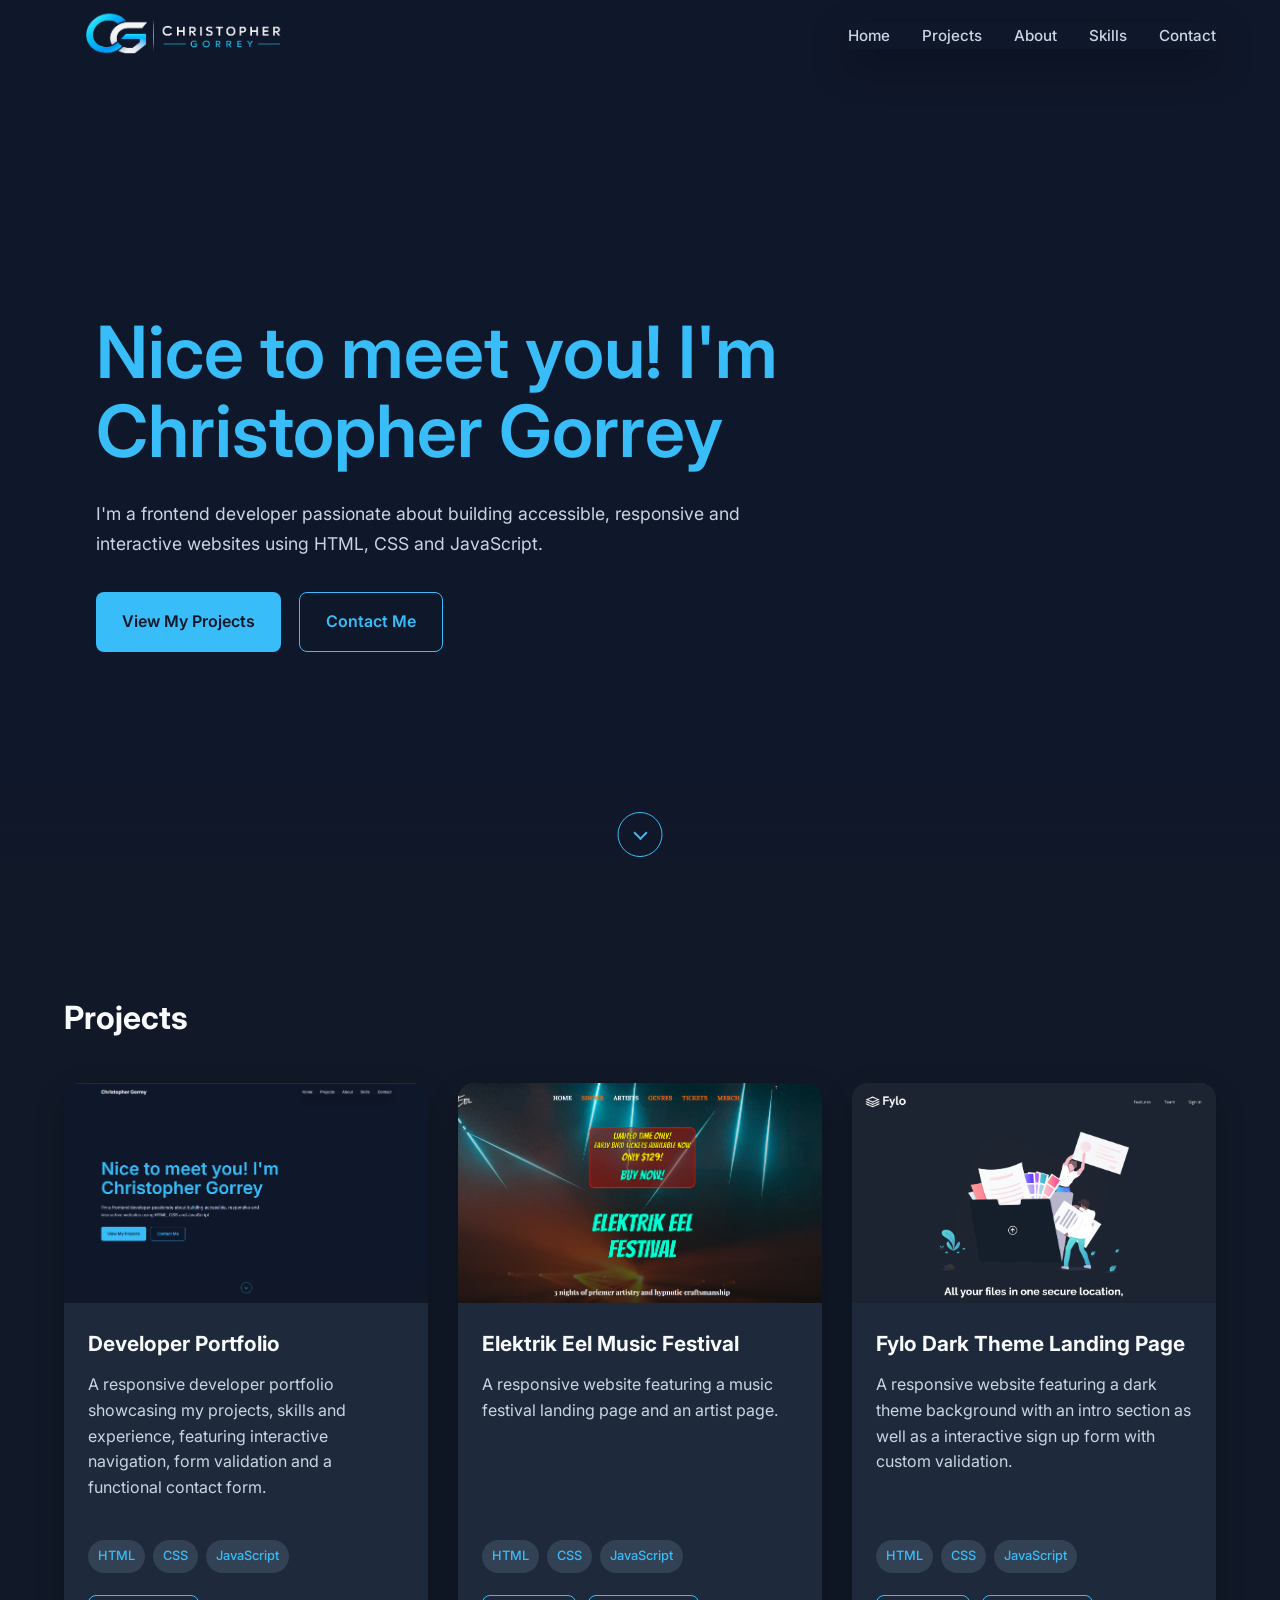
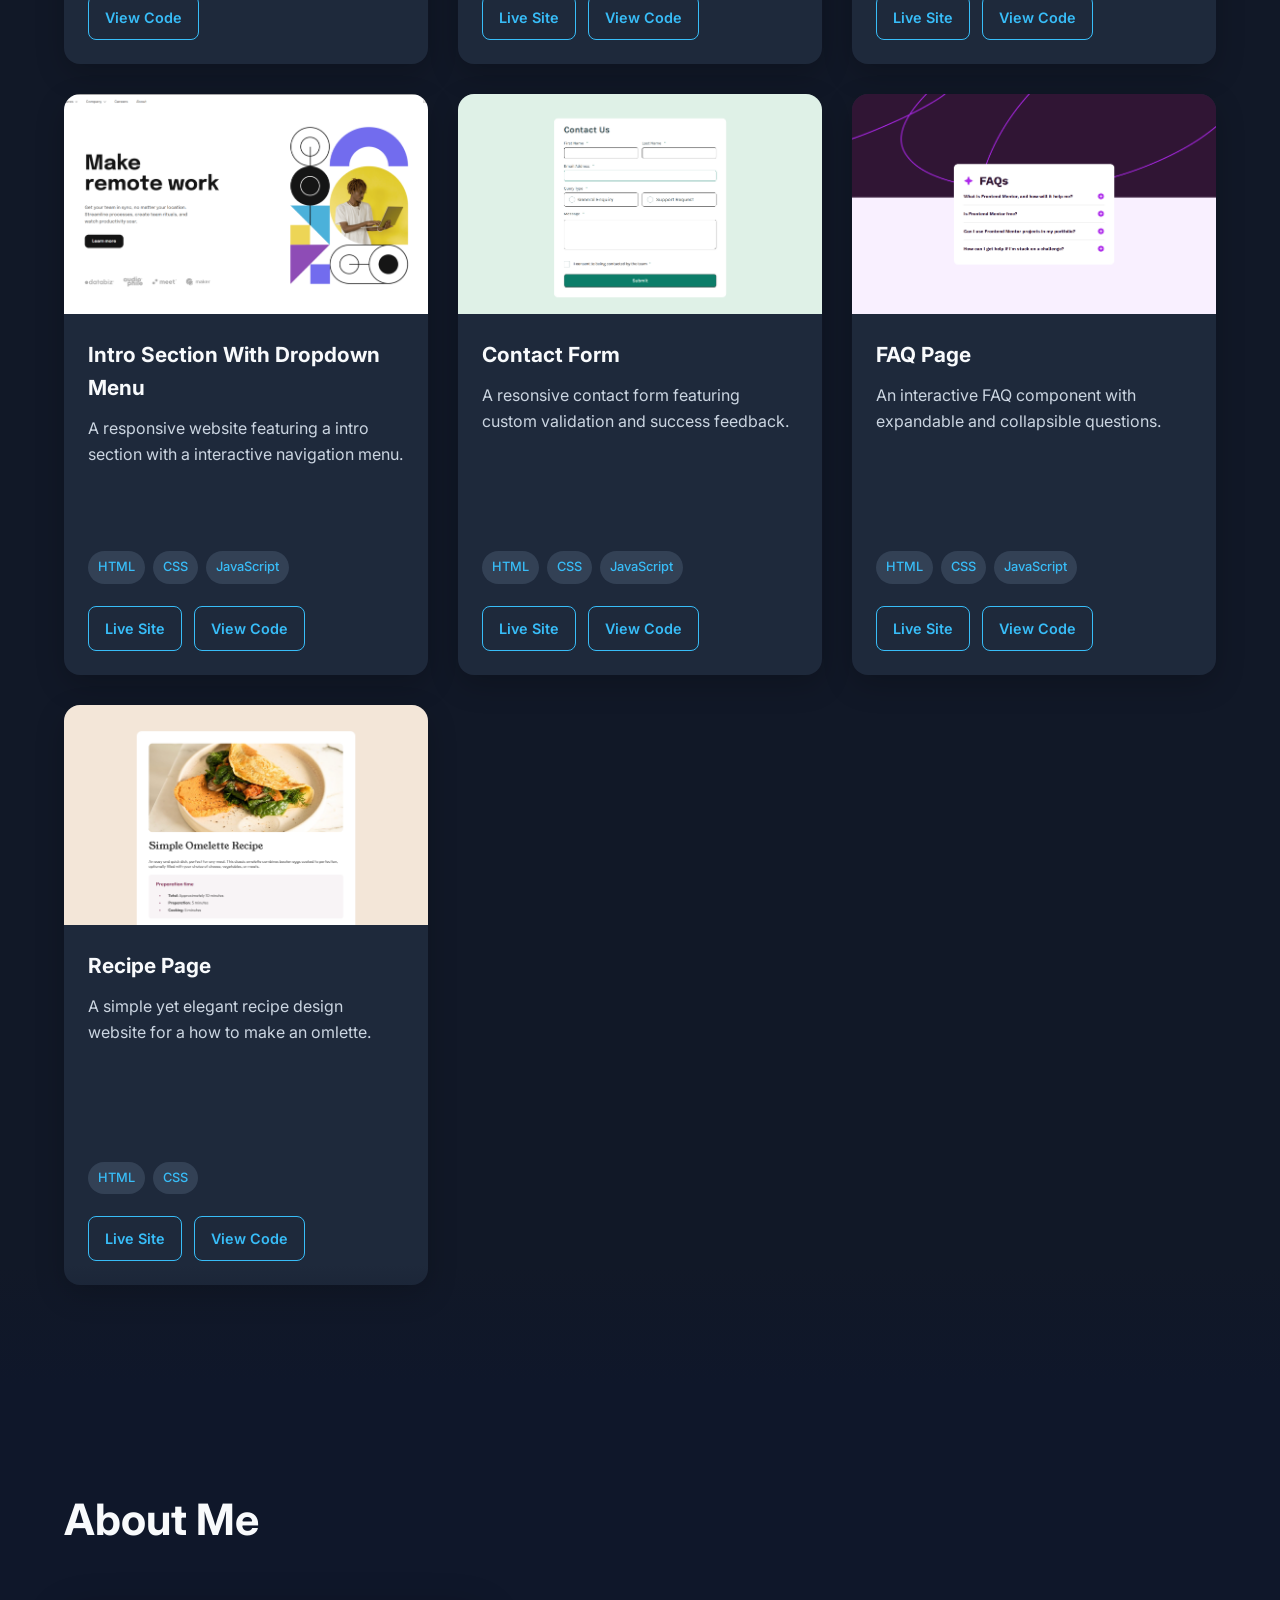
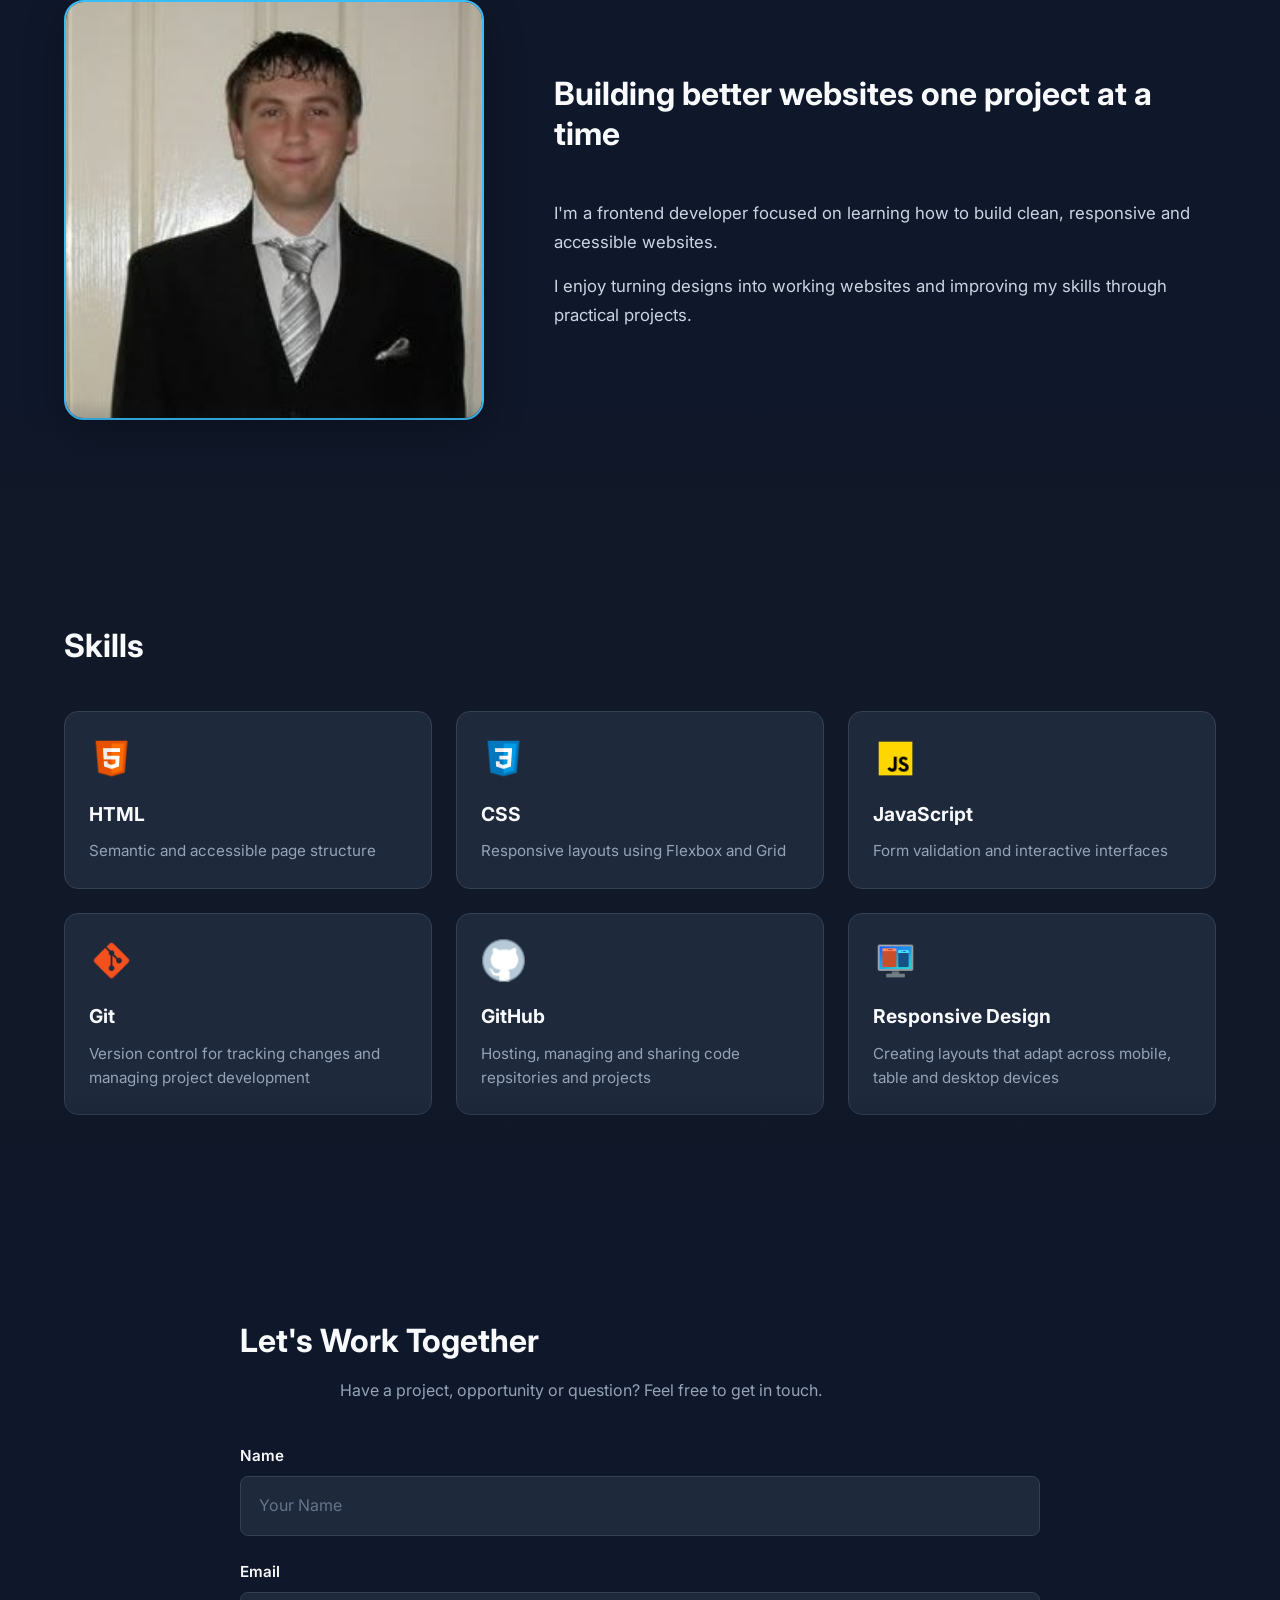
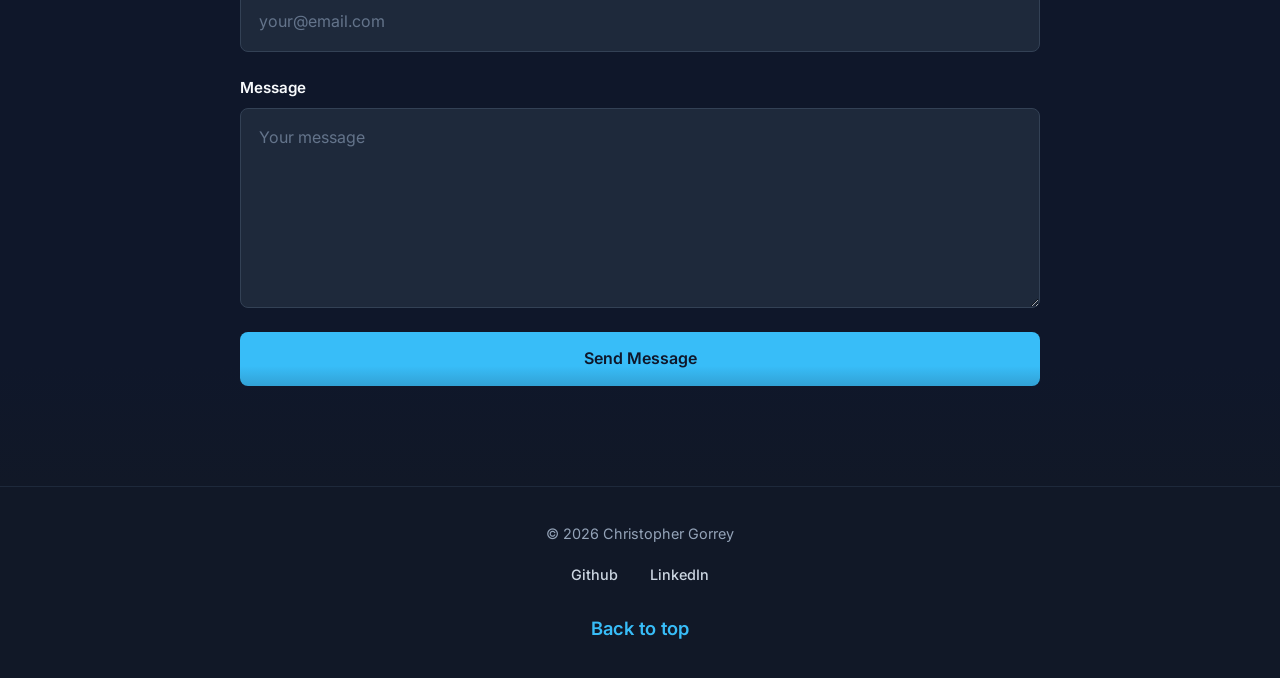
==== commit 1fbcf5b8: "Adding more projects" ====
--- a/index.html
+++ b/index.html
@@ -100,6 +100,25 @@
                     </article>
                     <article class="project-card">
                         <picture>
+                            <source media="(min-width: 768px)" srcset="./images/project-screenshots/Fylo_Dark_Theme_Landing_Page_Desktop1.png">
+                            <img src="./images/project-screenshots/Fylo_Dark_Themed_Landing_Page_Mobile1.jpg" alt="Fylo Dark Theme Landing Page project" class="project-image">
+                        </picture>
+                        <div class="project-content">
+                            <h3>Fylo Dark Theme Landing Page</h3>
+                            <p>A responsive website featuring a dark theme background with an intro section as well as a interactive sign up form with custom validation.</p>
+                            <div class="project-technologies">
+                                <span>HTML</span>
+                                <span>CSS</span>
+                                <span>JavaScript</span>
+                            </div>
+                            <div class="project-links">
+                                <a href="https://intro-section-with-dropdown-drab.vercel.app/" target="_blank">Live Site</a>
+                                <a href="https://github.com/Khriz93/Intro-Section-With-Dropdown" target="_blank">View Code</a>
+                            </div>
+                        </div>
+                    </article>
+                    <article class="project-card">
+                        <picture>
                             <source media="(min-width: 768px)" srcset="./images/project-screenshots/Intro_With_Dropdown_Menu.png">
                             <img src="./images/project-screenshots/Intro_With_Dropdown_Menu_Mobile.jpg" alt="Intro With Dropdown Menu project" class="project-image">
                         </picture>
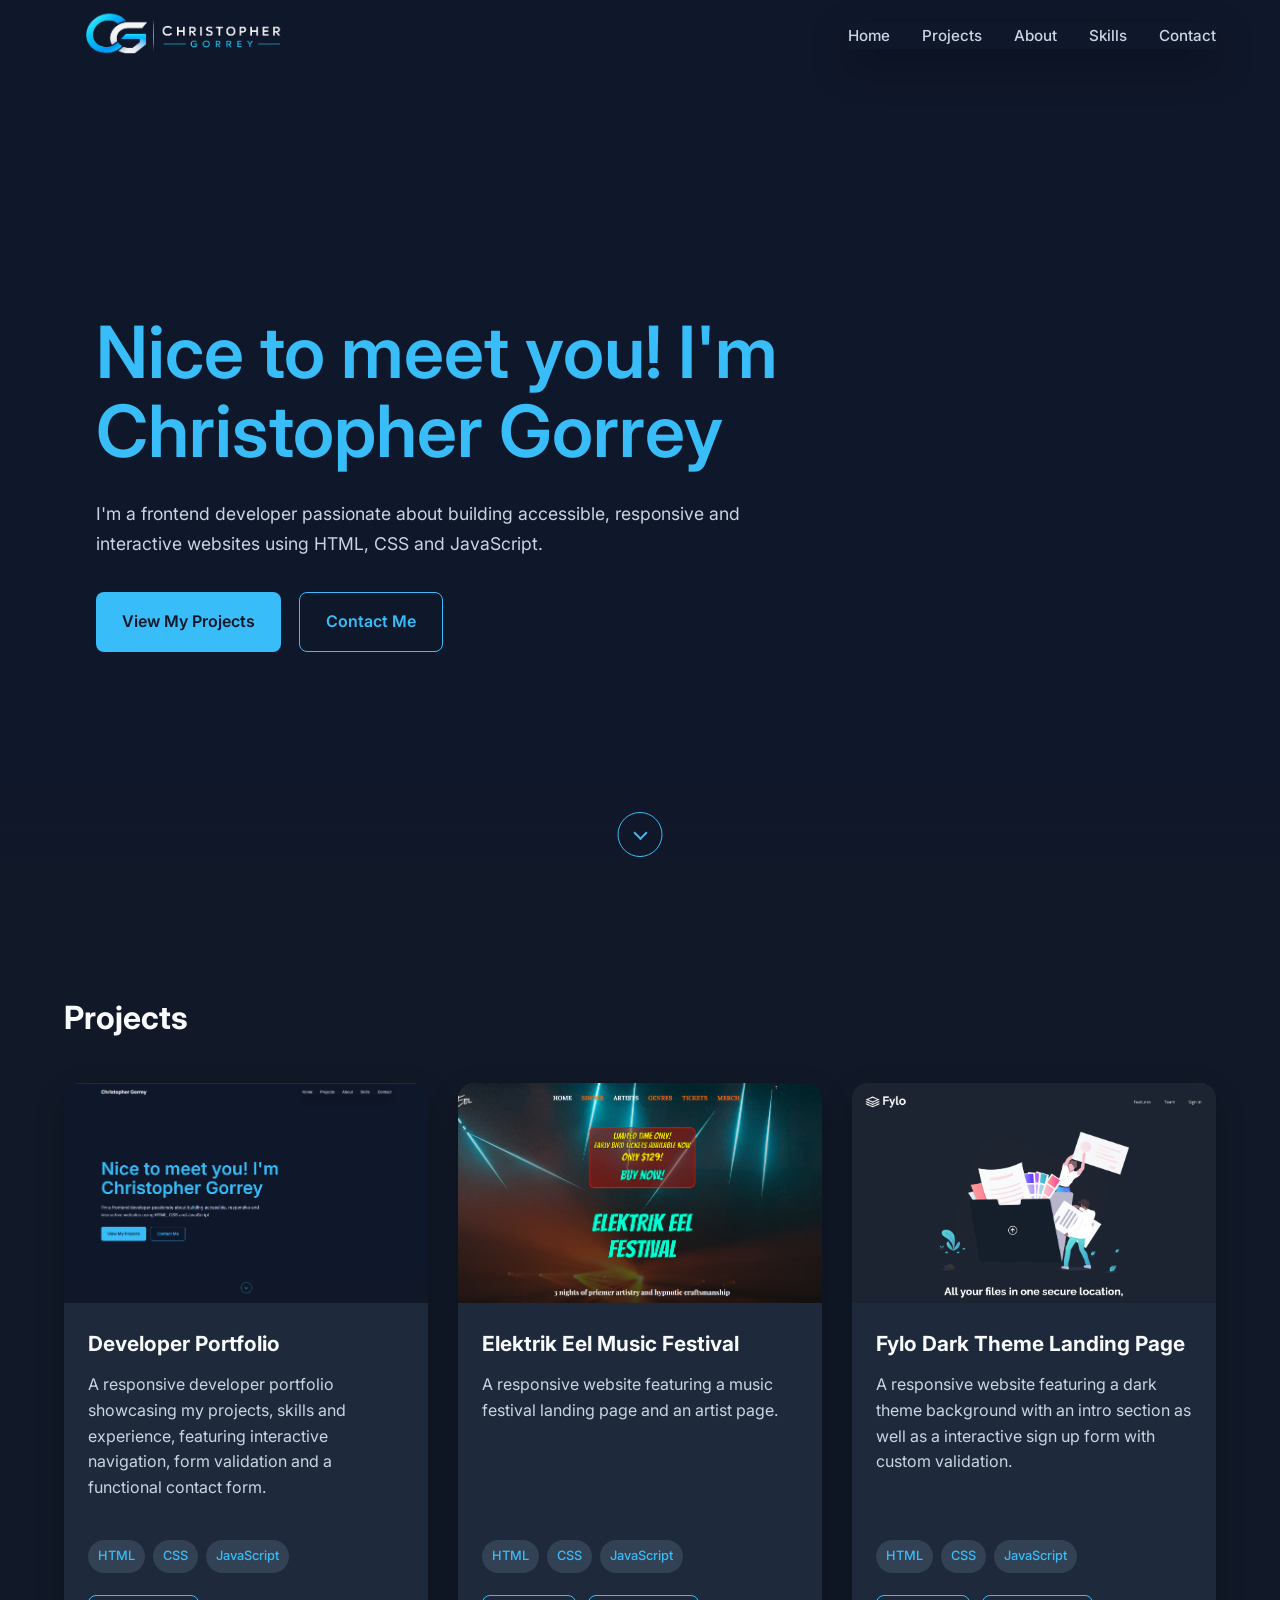
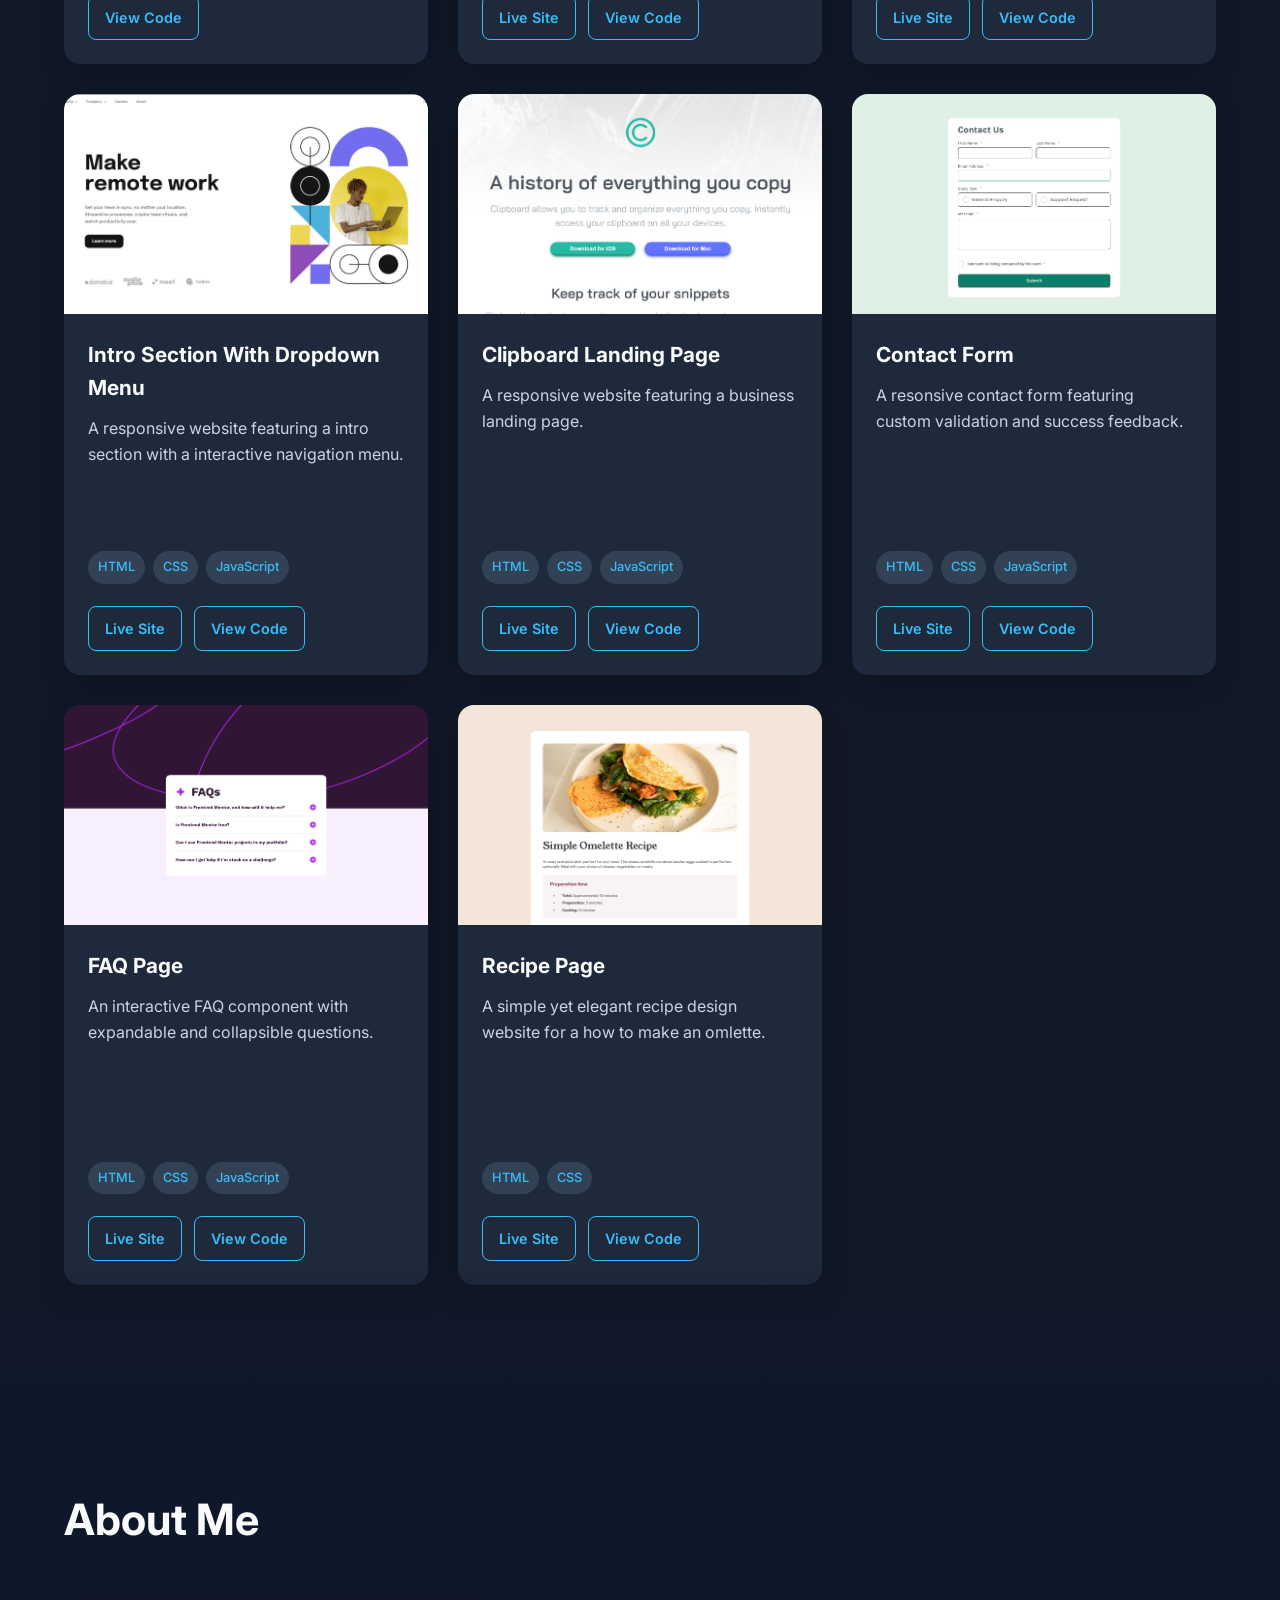
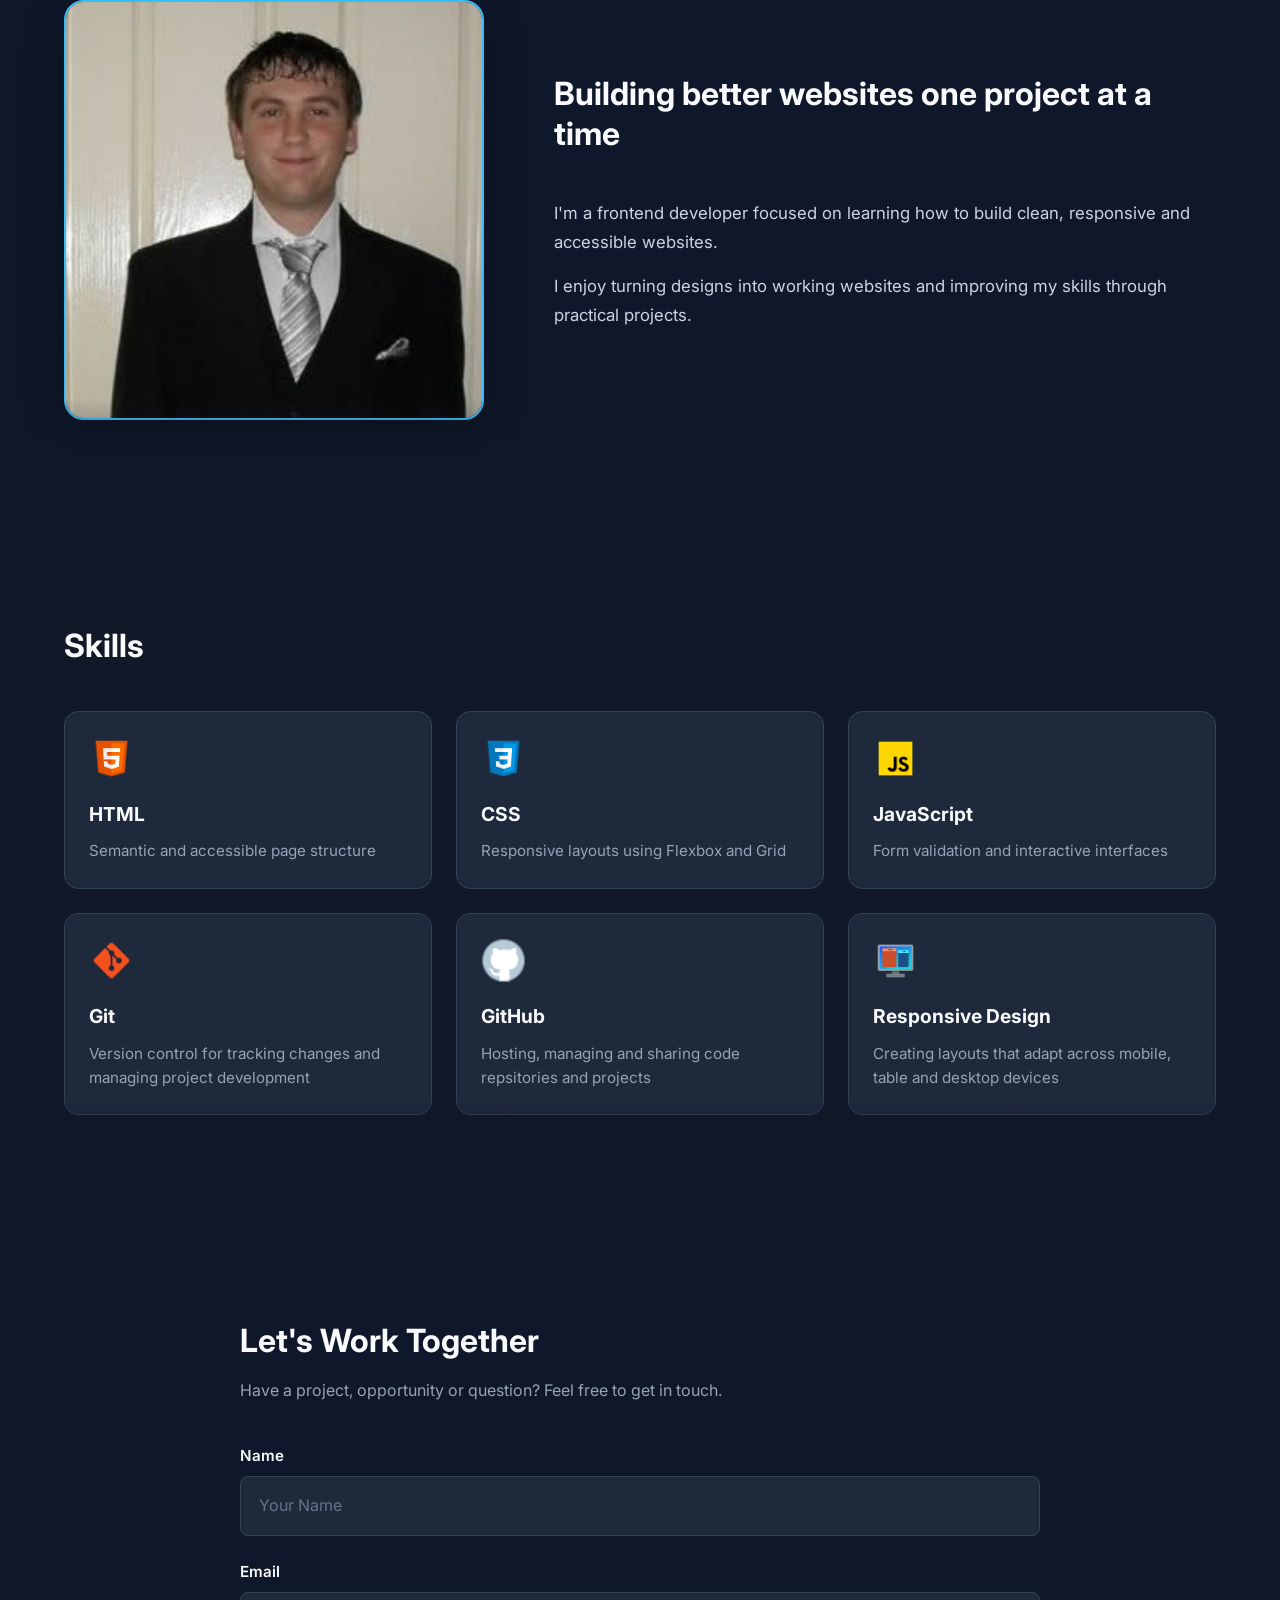
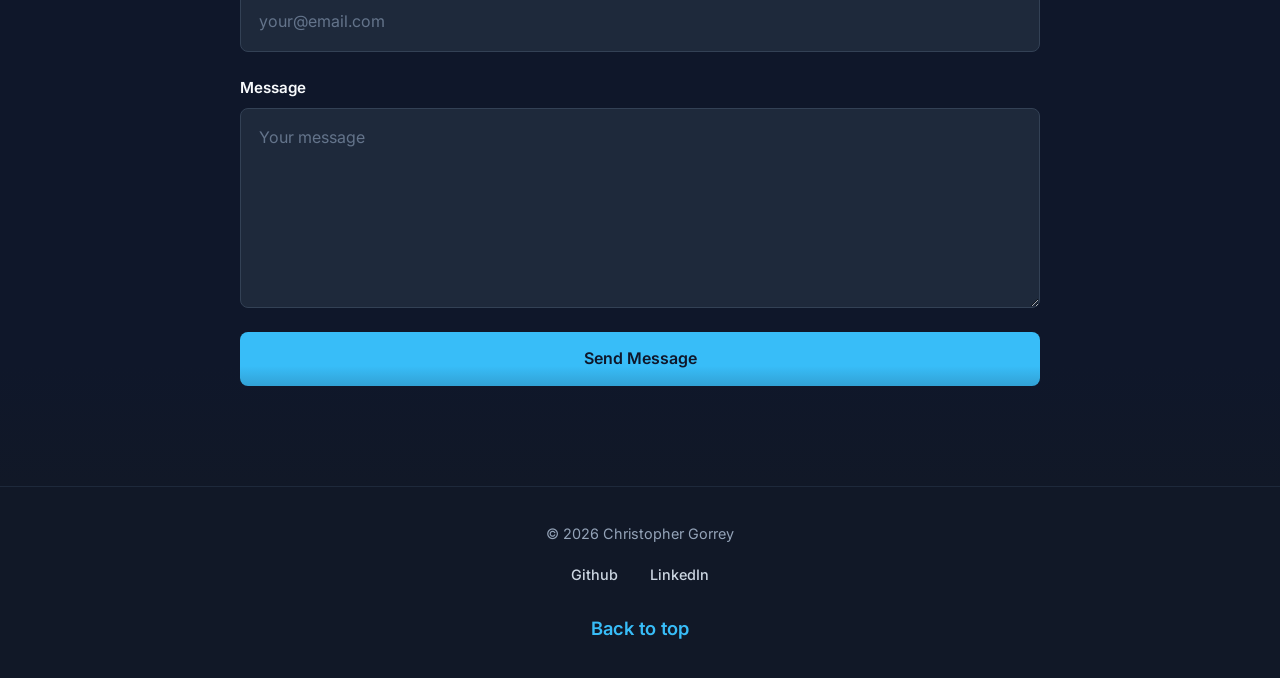
==== commit 70f63d53: "Adding more projects" ====
--- a/index.html
+++ b/index.html
@@ -112,6 +112,25 @@
                                 <span>JavaScript</span>
                             </div>
                             <div class="project-links">
+                                <a href="https://fylo-dark-theme-landing-page-ashen-eight.vercel.app/" target="_blank">Live Site</a>
+                                <a href="https://github.com/Khriz93/Fylo-Dark-Theme-Landing-Page" target="_blank">View Code</a>
+                            </div>
+                        </div>
+                    </article>
+                    <article class="project-card">
+                        <picture>
+                            <source media="(min-width: 768px)" srcset="./images/project-screenshots/Intro_With_Dropdown_Menu.png">
+                            <img src="./images/project-screenshots/Intro_With_Dropdown_Menu_Mobile.jpg" alt="Intro With Dropdown Menu project" class="project-image">
+                        </picture>
+                        <div class="project-content">
+                            <h3>Intro Section With Dropdown Menu</h3>
+                            <p>A responsive website featuring a intro section with a interactive navigation menu.</p>
+                            <div class="project-technologies">
+                                <span>HTML</span>
+                                <span>CSS</span>
+                                <span>JavaScript</span>
+                            </div>
+                            <div class="project-links">
                                 <a href="https://intro-section-with-dropdown-drab.vercel.app/" target="_blank">Live Site</a>
                                 <a href="https://github.com/Khriz93/Intro-Section-With-Dropdown" target="_blank">View Code</a>
                             </div>
@@ -119,23 +138,23 @@
                     </article>
                     <article class="project-card">
                         <picture>
-                            <source media="(min-width: 768px)" srcset="./images/project-screenshots/Intro_With_Dropdown_Menu.png">
-                            <img src="./images/project-screenshots/Intro_With_Dropdown_Menu_Mobile.jpg" alt="Intro With Dropdown Menu project" class="project-image">
-                        </picture>
-                        <div class="project-content">
-                            <h3>Intro Section With Dropdown Menu</h3>
-                            <p>A responsive website featuring a intro section with a interactive navigation menu.</p>
-                            <div class="project-technologies">
-                                <span>HTML</span>
-                                <span>CSS</span>
-                                <span>JavaScript</span>
-                            </div>
-                            <div class="project-links">
-                                <a href="https://intro-section-with-dropdown-drab.vercel.app/" target="_blank">Live Site</a>
-                                <a href="https://github.com/Khriz93/Intro-Section-With-Dropdown" target="_blank">View Code</a>
-                            </div>
-                        </div>
-                    </article>
+                            <source media="(min-width: 768px)" srcset="./images/project-screenshots/Desktop-Screenshot-Clipboard-Page.png">
+                            <img src="./images/project-screenshots/Mobile_Screenshjot.png" alt="Clipboard Landing Page project" class="project-image">
+                        </picture>
+                        <div class="project-content">
+                            <h3>Clipboard Landing Page</h3>
+                            <p>A responsive website featuring a business landing page.</p>
+                            <div class="project-technologies">
+                                <span>HTML</span>
+                                <span>CSS</span>
+                                <span>JavaScript</span>
+                            </div>
+                            <div class="project-links">
+                                <a href="https://clipboard-landing-page-tau-lilac.vercel.app/" target="_blank">Live Site</a>
+                                <a href="https://github.com/Khriz93/Clipboard-Landing-Page" target="_blank">View Code</a>
+                            </div>
+                        </div>
+                    </article> 
                     <article class="project-card">
                         <picture>
                             <source media="(min-width: 768px)" srcset="./images/project-screenshots/ContactUs.png">
--- a/styles.css
+++ b/styles.css
@@ -966,6 +966,10 @@
         max-width: 800px;
     }
 
+    .section-heading p {
+        margin: 0;
+    }
+
     .contact-form {
         gap: 24px;
     }
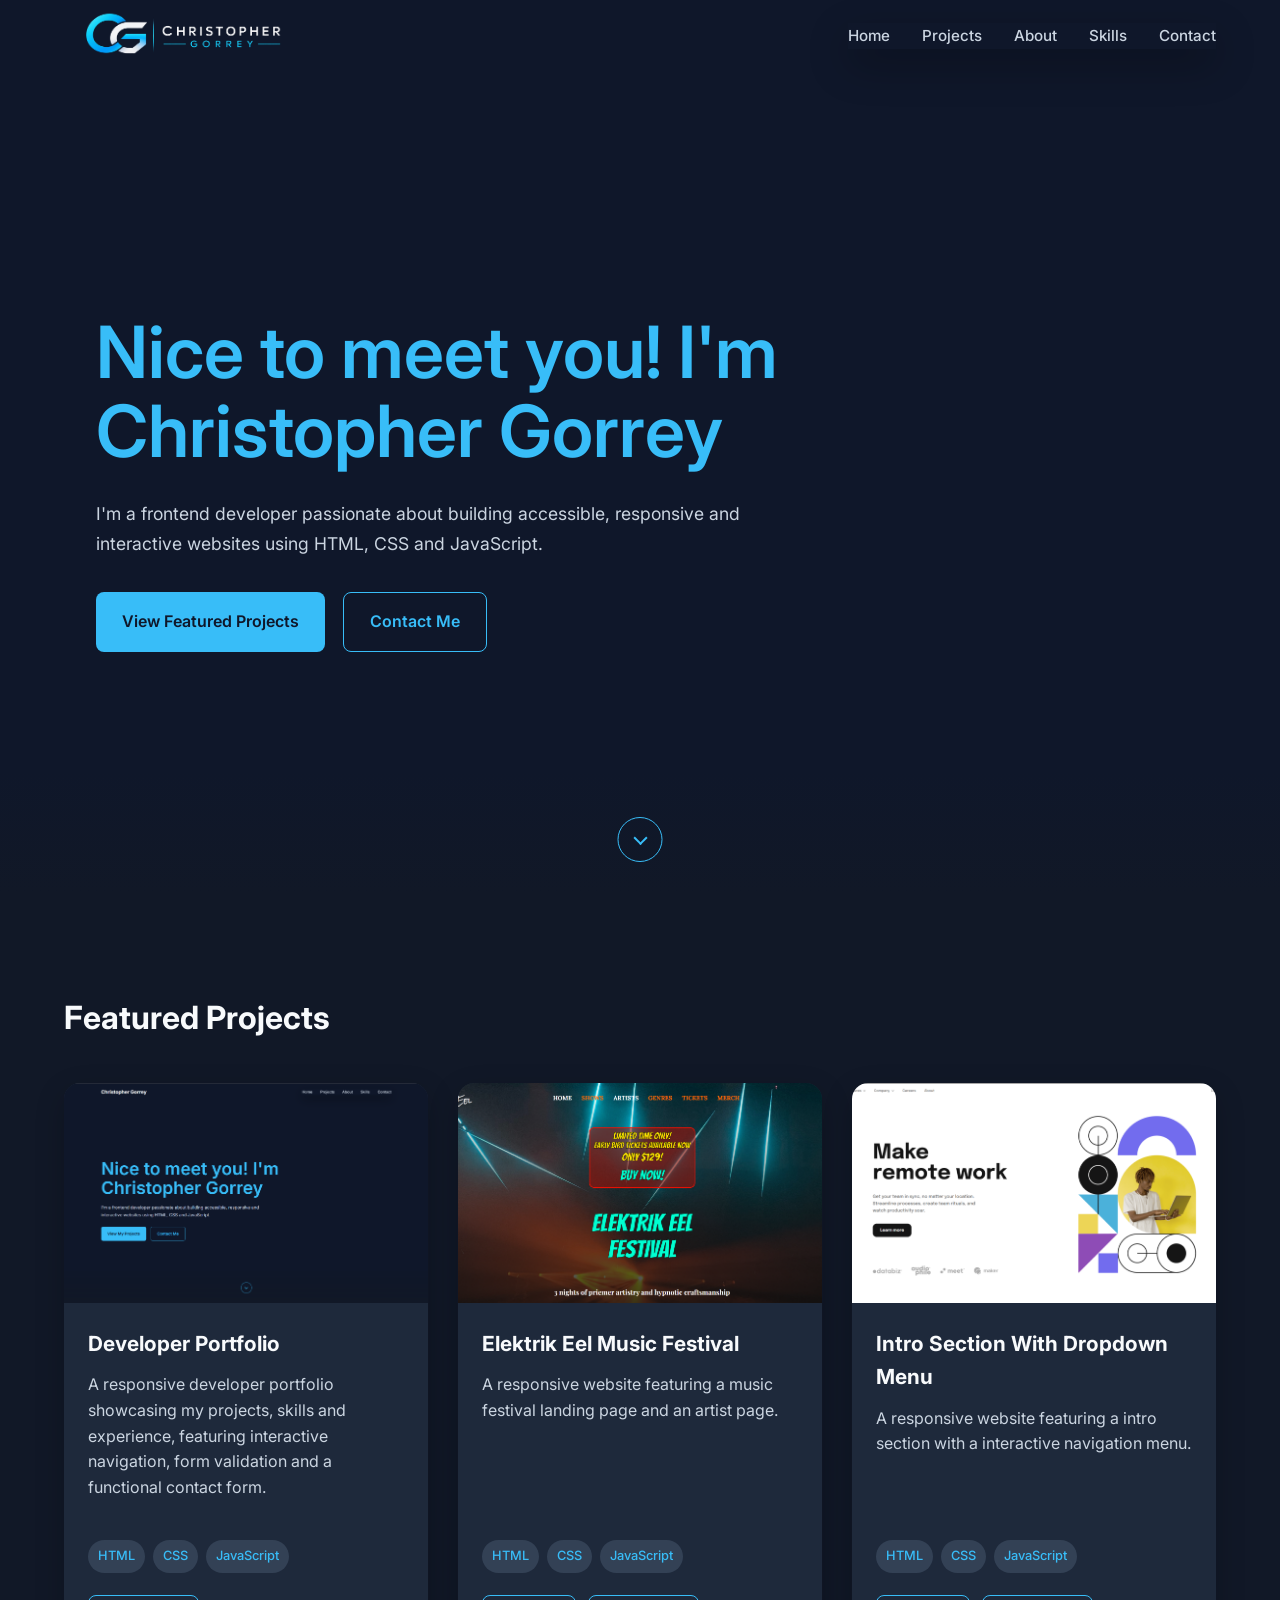
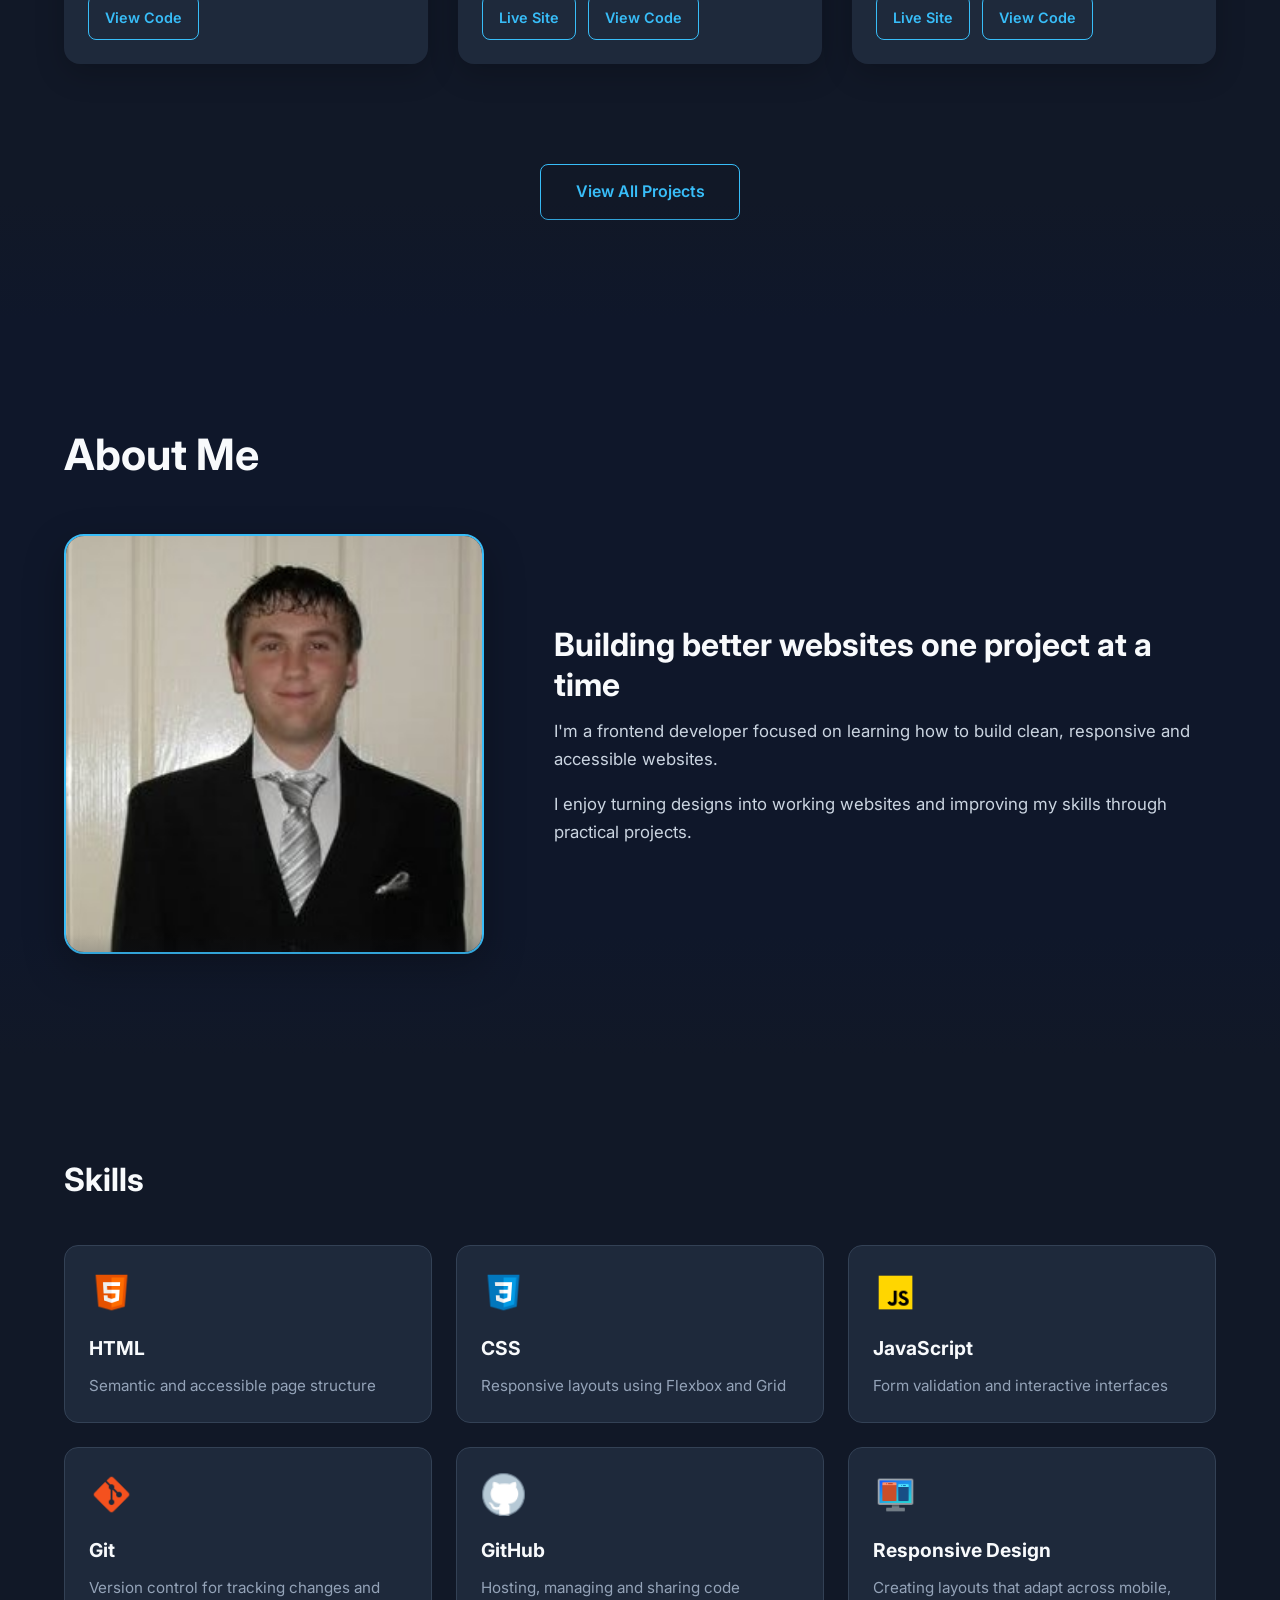
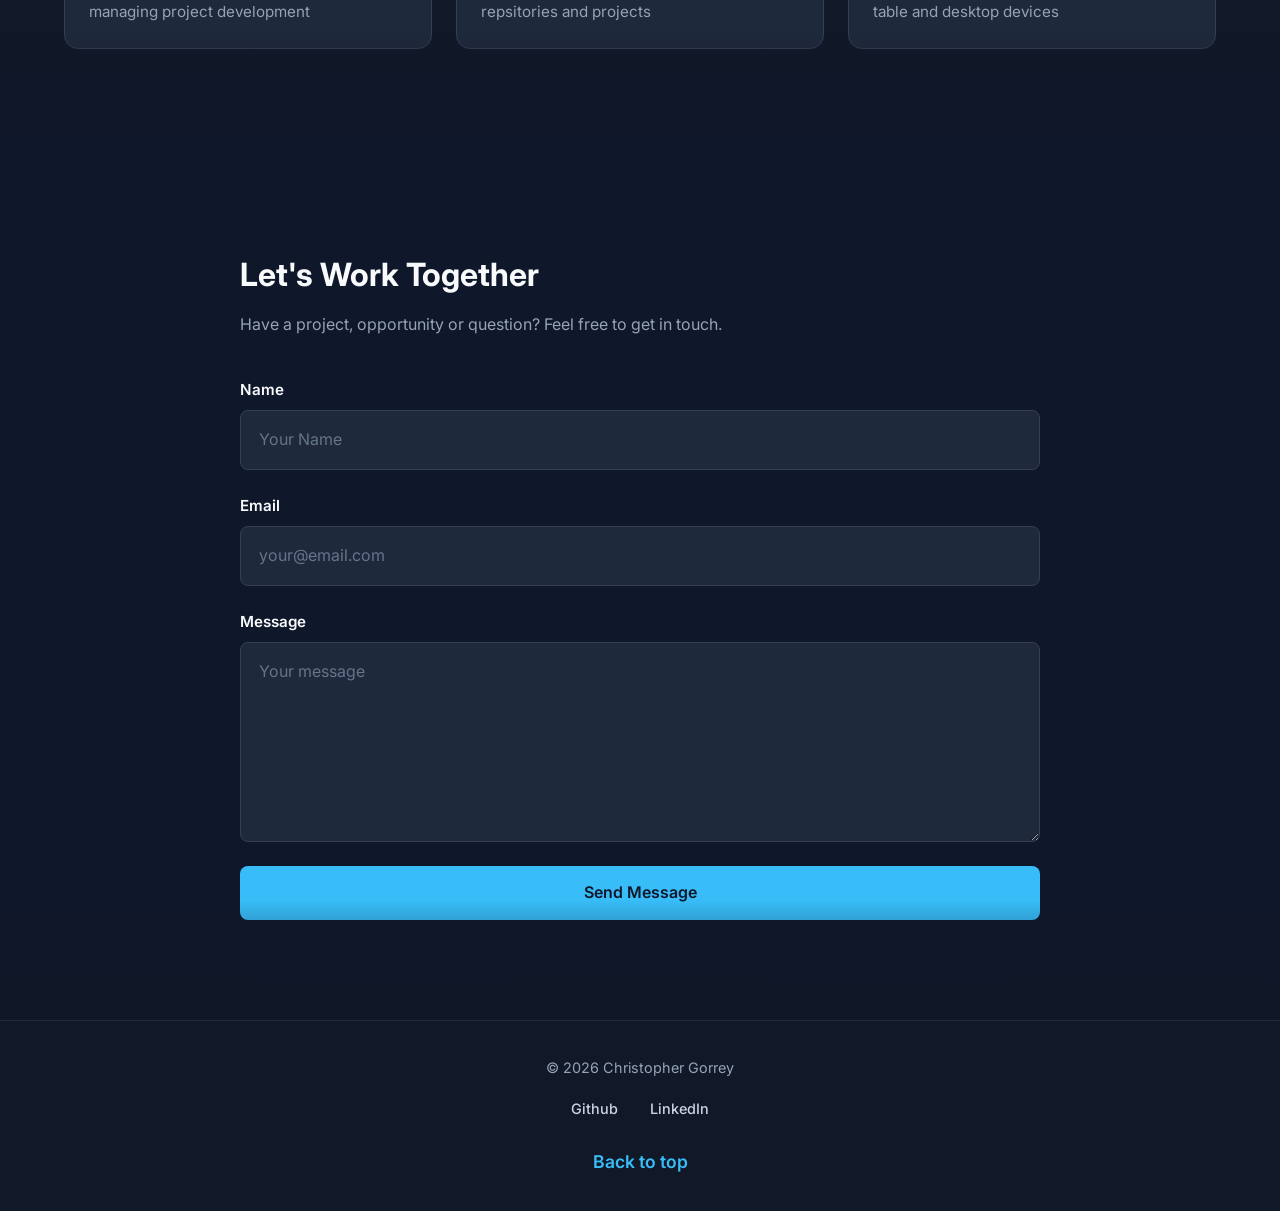
==== commit c997d1b8: "Added projects page" ====
--- a/index.html
+++ b/index.html
@@ -23,7 +23,7 @@
         </button>
         <ul class="nav-menu">
             <li><a href="#home">Home</a></li>
-            <li><a href="#projects">Projects</a></li>
+            <li><a href="./projects.html">Projects</a></li>
             <li><a href="#about">About</a></li>
             <li><a href="#skills">Skills</a></li>
             <li><a href="#contact">Contact</a></li>
@@ -42,7 +42,7 @@
                     responsive and interactive websites using HTML, CSS and JavaScript.
                 </p>
                 <div class="hero-btns">
-                    <a href="#projects" class=" button primary-btn"><span class="underline">View My Projects</span></a>
+                    <a href="#projects" class=" button primary-btn"><span class="underline">View Featured Projects</span></a>
                     <a href="#contact" class="button secondary-btn"><span class="underline">Contact Me</span></a>
                 </div>
             </div>
@@ -55,7 +55,7 @@
         <section class="projects" id="projects">
             <div class="section-container">
                 <div class="section-heading">
-                    <h2>Projects</h2>
+                    <h2>Featured Projects</h2>
                 </div>
                 <div class="project-grid">
                     <article class="project-card">
@@ -100,25 +100,6 @@
                     </article>
                     <article class="project-card">
                         <picture>
-                            <source media="(min-width: 768px)" srcset="./images/project-screenshots/Fylo_Dark_Theme_Landing_Page_Desktop1.png">
-                            <img src="./images/project-screenshots/Fylo_Dark_Themed_Landing_Page_Mobile1.jpg" alt="Fylo Dark Theme Landing Page project" class="project-image">
-                        </picture>
-                        <div class="project-content">
-                            <h3>Fylo Dark Theme Landing Page</h3>
-                            <p>A responsive website featuring a dark theme background with an intro section as well as a interactive sign up form with custom validation.</p>
-                            <div class="project-technologies">
-                                <span>HTML</span>
-                                <span>CSS</span>
-                                <span>JavaScript</span>
-                            </div>
-                            <div class="project-links">
-                                <a href="https://fylo-dark-theme-landing-page-ashen-eight.vercel.app/" target="_blank">Live Site</a>
-                                <a href="https://github.com/Khriz93/Fylo-Dark-Theme-Landing-Page" target="_blank">View Code</a>
-                            </div>
-                        </div>
-                    </article>
-                    <article class="project-card">
-                        <picture>
                             <source media="(min-width: 768px)" srcset="./images/project-screenshots/Intro_With_Dropdown_Menu.png">
                             <img src="./images/project-screenshots/Intro_With_Dropdown_Menu_Mobile.jpg" alt="Intro With Dropdown Menu project" class="project-image">
                         </picture>
@@ -128,7 +109,7 @@
                             <div class="project-technologies">
                                 <span>HTML</span>
                                 <span>CSS</span>
-                                <span>JavaScript</span>
+                            <span>JavaScript</span>
                             </div>
                             <div class="project-links">
                                 <a href="https://intro-section-with-dropdown-drab.vercel.app/" target="_blank">Live Site</a>
@@ -136,82 +117,8 @@
                             </div>
                         </div>
                     </article>
-                    <article class="project-card">
-                        <picture>
-                            <source media="(min-width: 768px)" srcset="./images/project-screenshots/Desktop-Screenshot-Clipboard-Page.png">
-                            <img src="./images/project-screenshots/Mobile_Screenshjot.png" alt="Clipboard Landing Page project" class="project-image">
-                        </picture>
-                        <div class="project-content">
-                            <h3>Clipboard Landing Page</h3>
-                            <p>A responsive website featuring a business landing page.</p>
-                            <div class="project-technologies">
-                                <span>HTML</span>
-                                <span>CSS</span>
-                                <span>JavaScript</span>
-                            </div>
-                            <div class="project-links">
-                                <a href="https://clipboard-landing-page-tau-lilac.vercel.app/" target="_blank">Live Site</a>
-                                <a href="https://github.com/Khriz93/Clipboard-Landing-Page" target="_blank">View Code</a>
-                            </div>
-                        </div>
-                    </article> 
-                    <article class="project-card">
-                        <picture>
-                            <source media="(min-width: 768px)" srcset="./images/project-screenshots/ContactUs.png">
-                            <img src="./images/project-screenshots/Contact_Form_Mobile.jpg" alt="Contact Us Form" class="project-image">
-                        </picture>
-                        <div class="project-content">
-                            <h3>Contact Form</h3>
-                            <p>A resonsive contact form featuring custom validation and success feedback.</p>
-                            <div class="project-technologies">
-                                <span>HTML</span>
-                                <span>CSS</span>
-                                <span>JavaScript</span>
-                            </div>
-                            <div class="project-links">
-                                <a href="https://contact-form-one-vert.vercel.app/" target="_blank">Live Site</a>
-                                <a href="https://github.com/Khriz93/Contact-Form" target="_blank">View Code</a>
-                            </div>
-                        </div>
-                    </article>
-                    <article class="project-card">
-                        <picture>
-                            <source media="(min-width: 768px)" srcset="./images/project-screenshots/FAQ-Accordion.png">
-                            <img src="./images/project-screenshots/FAQ_Page_Mobile.jpg" alt="FAQ Page" class="project-image">
-                        </picture>
-                        <div class="project-content">
-                            <h3>FAQ Page</h3>
-                            <p>An interactive FAQ component with expandable and collapsible questions.</p>
-                            <div class="project-technologies">
-                                <span>HTML</span>
-                                <span>CSS</span>
-                                <span>JavaScript</span>
-                            </div>
-                            <div class="project-links">
-                                <a href="https://faq-accordion-ten-rho.vercel.app/" target="_blank">Live Site</a>
-                                <a href="https://github.com/Khriz93/FAQ-Accordion" target="_blank">View Code</a>
-                            </div>
-                        </div>
-                    </article>
-                    <article class="project-card">
-                        <picture>
-                            <source media="(min-width: 768px)" srcset="./images/project-screenshots/RecipePage.png">
-                            <img src="./images/project-screenshots/Recipe_Page_Mobile.jpg" alt="Recipe page project" class="project-image">
-                        </picture>
-                        <div class="project-content">
-                            <h3>Recipe Page</h3>
-                            <p>A simple yet elegant recipe design website for a how to make an omlette.</p>
-                            <div class="project-technologies">
-                                <span>HTML</span>
-                                <span>CSS</span>
-                            </div>
-                            <div class="project-links">
-                                <a href="https://simpleomletterecipe2.vercel.app/" target="_blank">Live Site</a>
-                                <a href="https://github.com/Khriz93/Simple_Omlette_Recipe" target="_blank">View Code</a>
-                            </div>
-                        </div>
-                    </article>
-                </div>
+                </div>
+                <a href="./projects.html" class="button  secondary-btn projects-btn">View All Projects</a>
             </div>
         </section>
         <!-- About -->
--- a/styles.css
+++ b/styles.css
@@ -152,6 +152,24 @@
     display: flex;
 }
 
+/* BACK BUTTON - FOR PROJECTS PAGE */
+.back-container {
+    width: 90%;
+    max-width: 1200px;
+    margin: 0 auto;
+}
+.back-btn {
+    display: inline-flex;
+    align-items: center;
+    justify-content: center;
+    margin-top: 1.5rem;
+    padding: 15px 30px;
+    border: 1px solid #38bdf8;
+    border-radius: 4px;
+    cursor: pointer;
+
+}
+
 /* HERO */
 
 .hero {
@@ -231,7 +249,7 @@
     color: #38bdf8;
 }
 
-.secondary-btn:hover {
+.secondary-btn:hover, .back-btn:hover {
     background-color: #38bdf8;
     color: #0f172a;
 }
@@ -293,10 +311,18 @@
 }
 
 /* PROJECTS */
-
 .projects {
     padding: 70px 0 100px;
     background-color: #111827;
+}
+
+/* FOR PROJECTS PAGE */
+.project-description {
+    max-width: 550px;
+    color: #cbd5e1;
+    font-size: 1rem;
+    margin: 25px 0 60px 0;
+
 }
 
 .section-heading {
@@ -404,6 +430,15 @@
     color: #0f172a;
 }
 
+.projects-btn {
+    display: flex;
+    align-items: center;
+    justify-content: center;
+    margin: 40px auto 0;
+    width: 200px;
+    cursor: pointer;
+}
+
 /* ABOUT */
 
 .about {
@@ -686,11 +721,19 @@
 }
 
 /* TABLET */
-@media (min-width: 768px) {
+@media (min-width: 768px) and (max-width: 1023px) {
     /* HERO */
 
     .logo img {
         height: 75px;
+    }
+
+    /* BACK BUTTON - FOR PROJECTS PAGE */
+    .back-btn {
+        display: inline-flex;
+        width: fit-content;
+        margin-left: 0;
+        margin-right: 0;
     }
 
     .hero {
@@ -731,8 +774,17 @@
         gap: 24px;
     }
 
+    /* FOR PROJECTS PAGE */
+    .project-description {
+        max-width: 450px;
+    }
+
     .project-image {
         height: 260px;
+    }
+
+    .projects-btn {
+        margin: 60px auto 0;
     }
 
     /* ABOUT */
@@ -837,6 +889,17 @@
         height: 80px;
     }
 
+    /* BACK BUTTON - FOR PROJECTS PAGE */
+    .back-container {
+        display: flex;
+        justify-content: flex-start;
+    }
+
+    .back-btn {
+        margin-left: 0;
+        margin-right: 0;
+    }
+
     /* HERO */
     .hero {
         display: flex;
@@ -889,6 +952,11 @@
         padding: 100px 0;
     }
 
+    /* FOR PROJECTS PAGE */
+    .project-description {
+        max-width: 700px;
+    }
+
     .project-grid {
         grid-template-columns: repeat(3, 1fr);
         grid-auto-rows: 1fr;
@@ -897,6 +965,10 @@
 
     .project-image {
         height: 220px;
+    }
+
+    .projects-btn {
+        margin: 100px auto 0;
     }
 
     /* ABOUT */
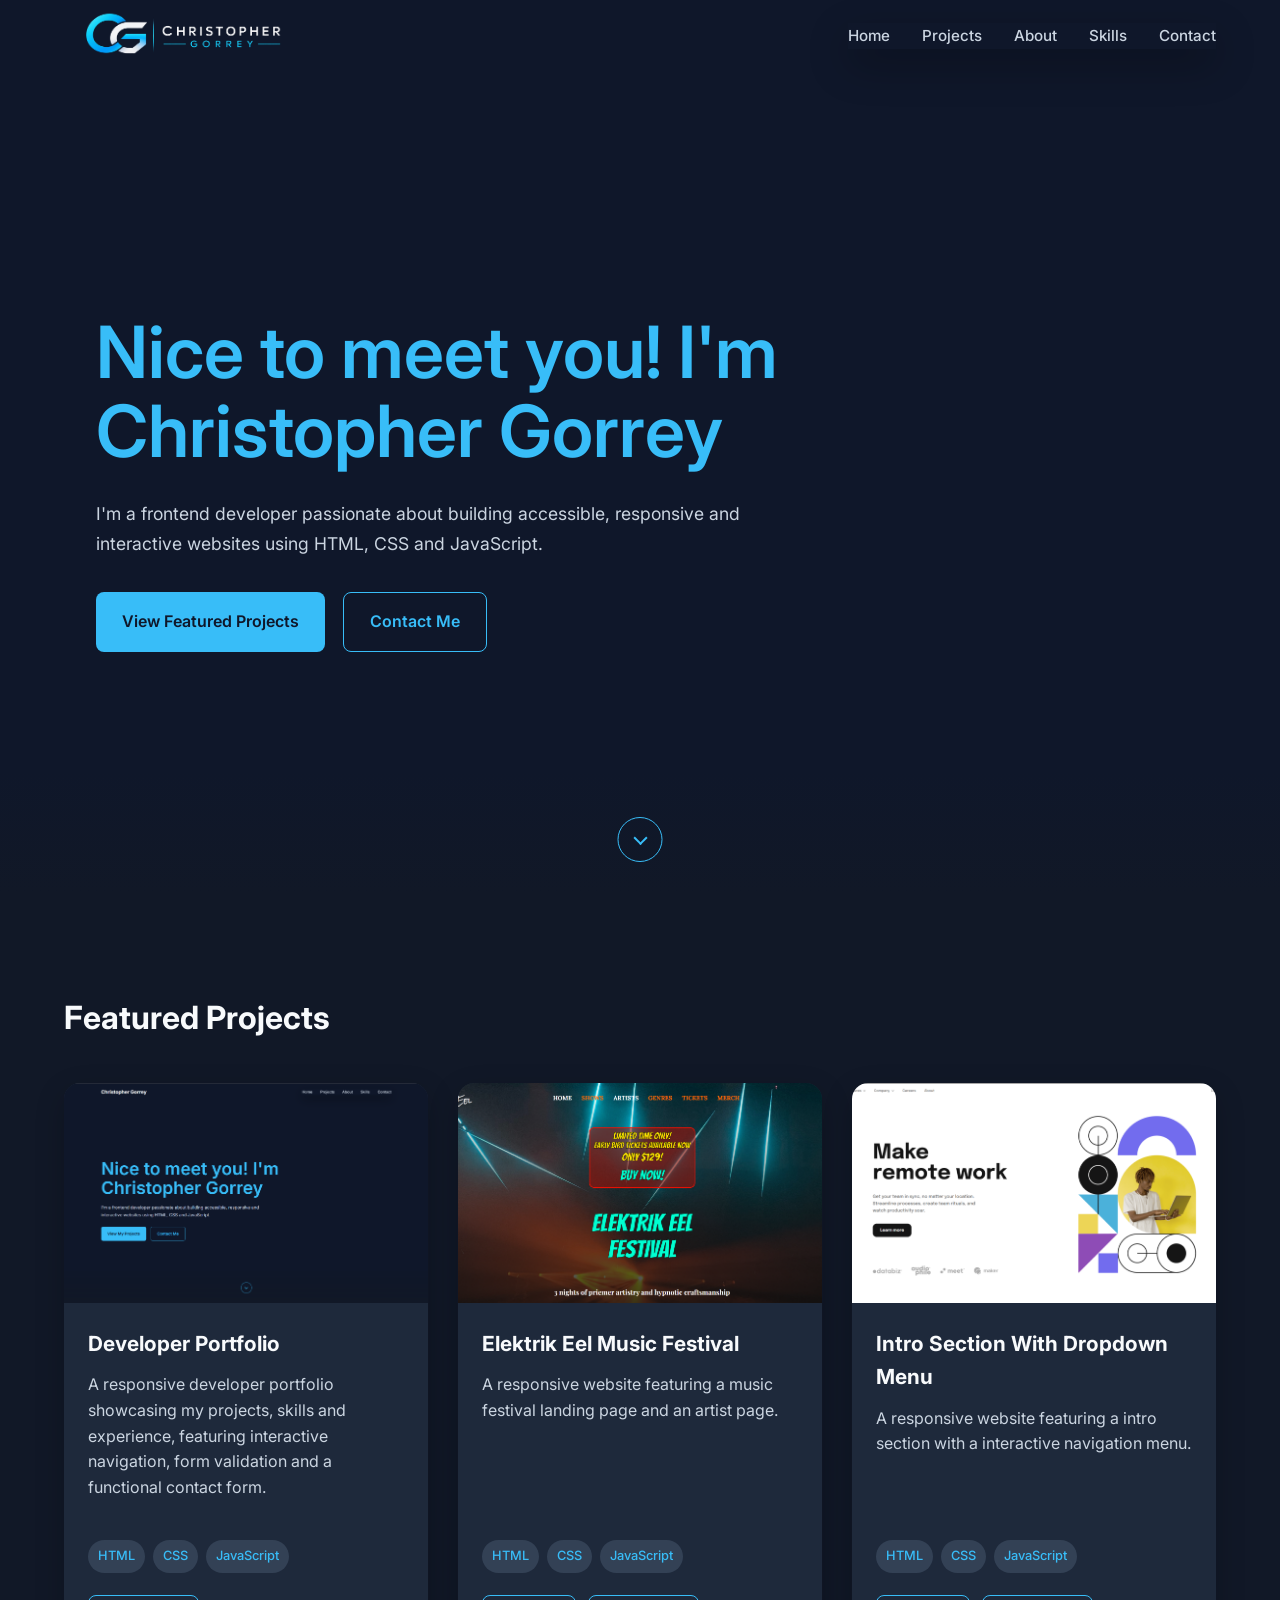
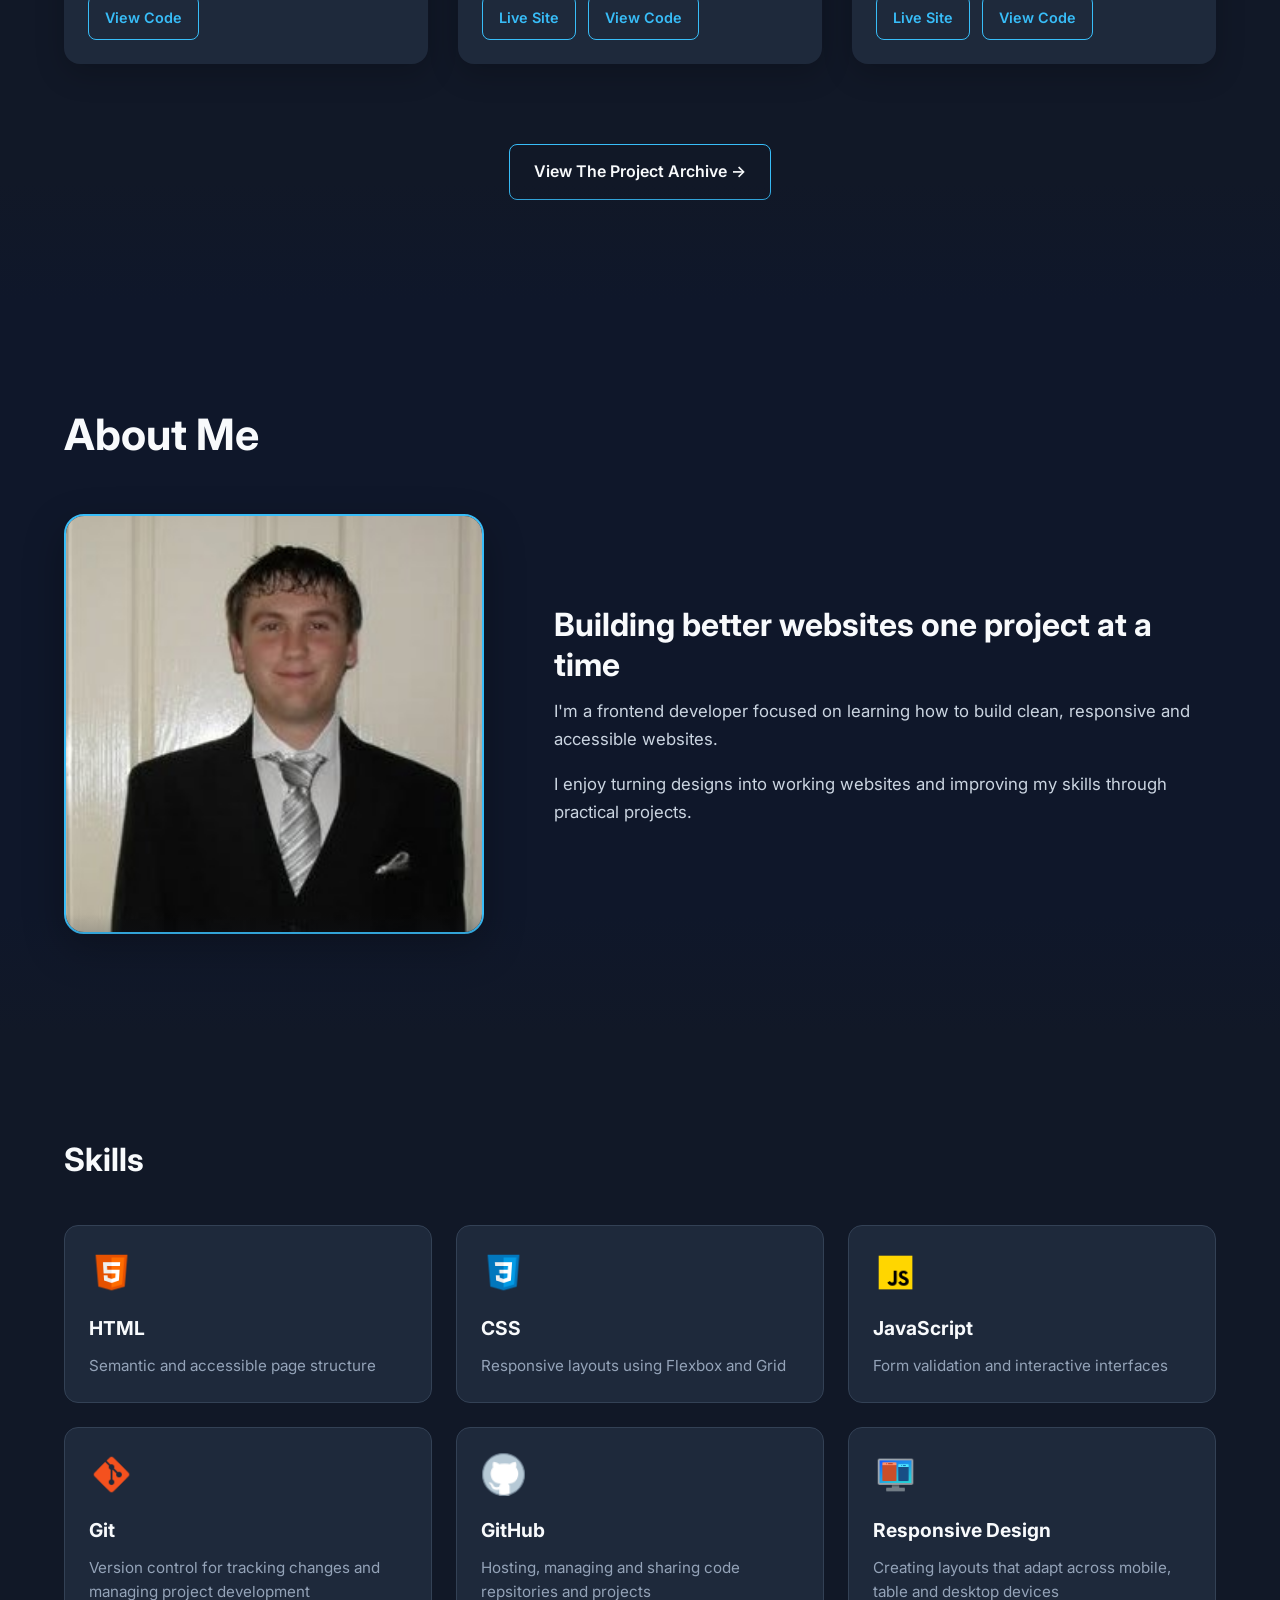
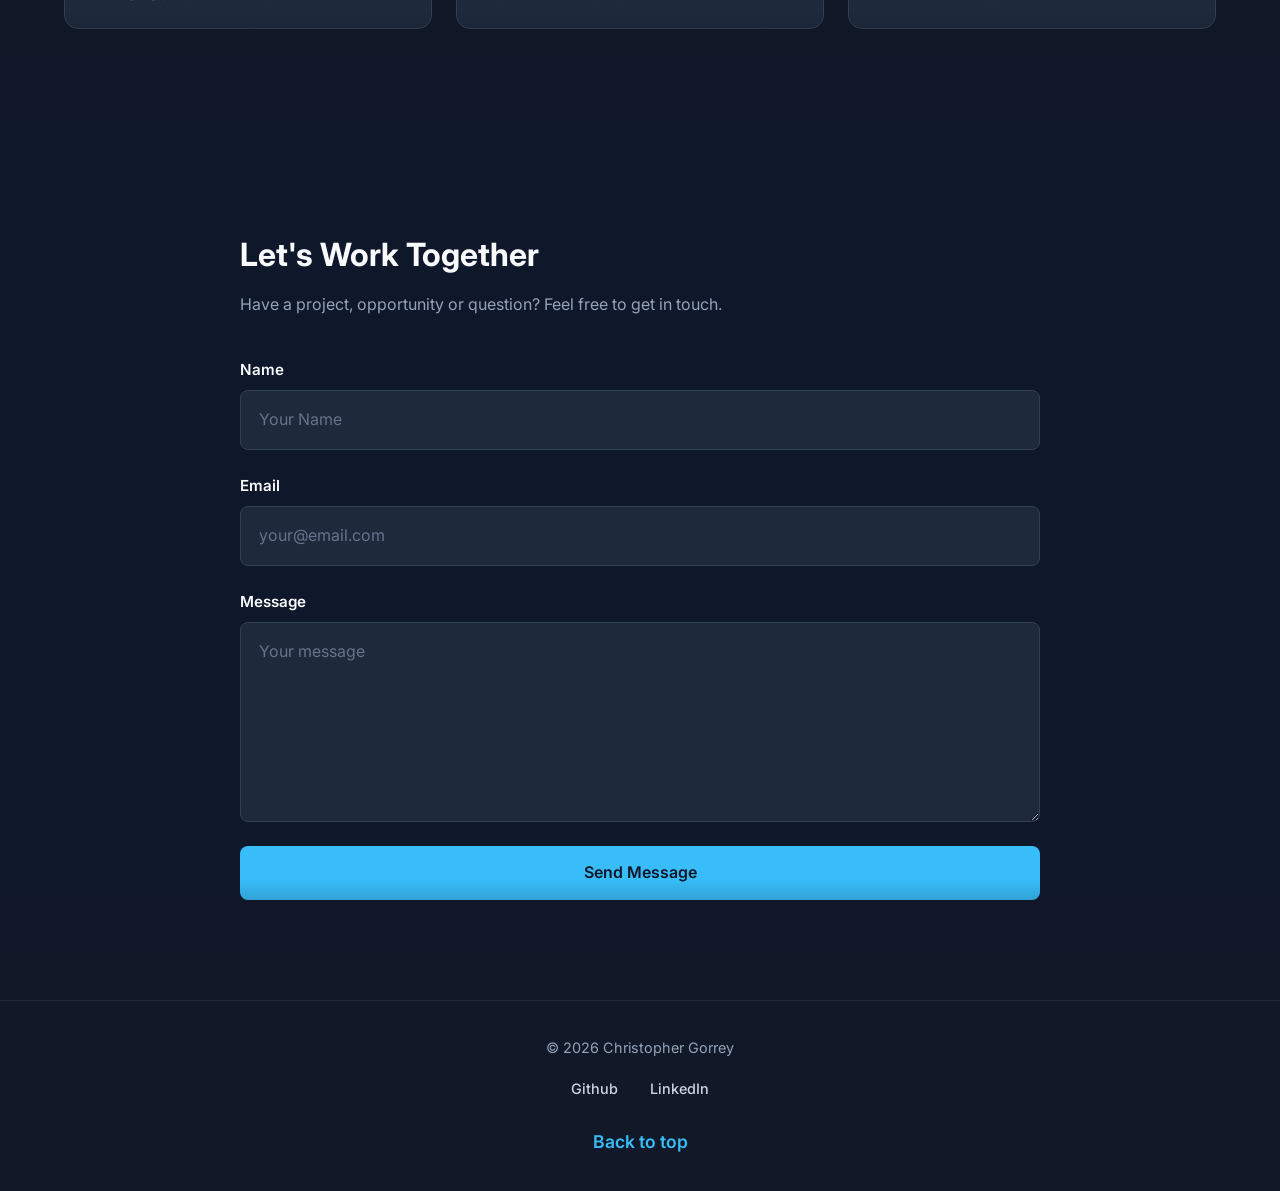
==== commit 39b4b0d8: "Fixing links and View Project Archive button" ====
--- a/index.html
+++ b/index.html
@@ -118,7 +118,9 @@
                         </div>
                     </article>
                 </div>
-                <a href="./projects.html" class="button  secondary-btn projects-btn">View All Projects</a>
+                <div class="projects-btn-container">
+                    <a href="./projects.html" class="button projects-btn">View The Project Archive -></a>
+                </div>
             </div>
         </section>
         <!-- About -->
--- a/styles.css
+++ b/styles.css
@@ -158,6 +158,7 @@
     max-width: 1200px;
     margin: 0 auto;
 }
+
 .back-btn {
     display: inline-flex;
     align-items: center;
@@ -167,7 +168,6 @@
     border: 1px solid #38bdf8;
     border-radius: 4px;
     cursor: pointer;
-
 }
 
 /* HERO */
@@ -249,7 +249,7 @@
     color: #38bdf8;
 }
 
-.secondary-btn:hover, .back-btn:hover {
+.secondary-btn:hover, .back-btn:hover, .projects-btn:hover {
     background-color: #38bdf8;
     color: #0f172a;
 }
@@ -430,12 +430,22 @@
     color: #0f172a;
 }
 
+/* TO GO TO PROJECTS PAGE */
+.projects-btn-container {
+    display: flex;
+    justify-content: center;
+    width: 100%;
+    margin-top: 60px;
+    
+}
+
 .projects-btn {
-    display: flex;
+    display: inline-flex;
     align-items: center;
     justify-content: center;
-    margin: 40px auto 0;
-    width: 200px;
+    margin: 0;
+    width: auto;
+    border: 1px solid #38bdf8;
     cursor: pointer;
 }
 
@@ -723,7 +733,6 @@
 /* TABLET */
 @media (min-width: 768px) and (max-width: 1023px) {
     /* HERO */
-
     .logo img {
         height: 75px;
     }
@@ -784,7 +793,7 @@
     }
 
     .projects-btn {
-        margin: 60px auto 0;
+        margin-top: 20px;
     }
 
     /* ABOUT */
@@ -967,8 +976,9 @@
         height: 220px;
     }
 
+    /* TO GO TO PROJECTS PAGE */
     .projects-btn {
-        margin: 100px auto 0;
+        margin-top: 20px;
     }
 
     /* ABOUT */
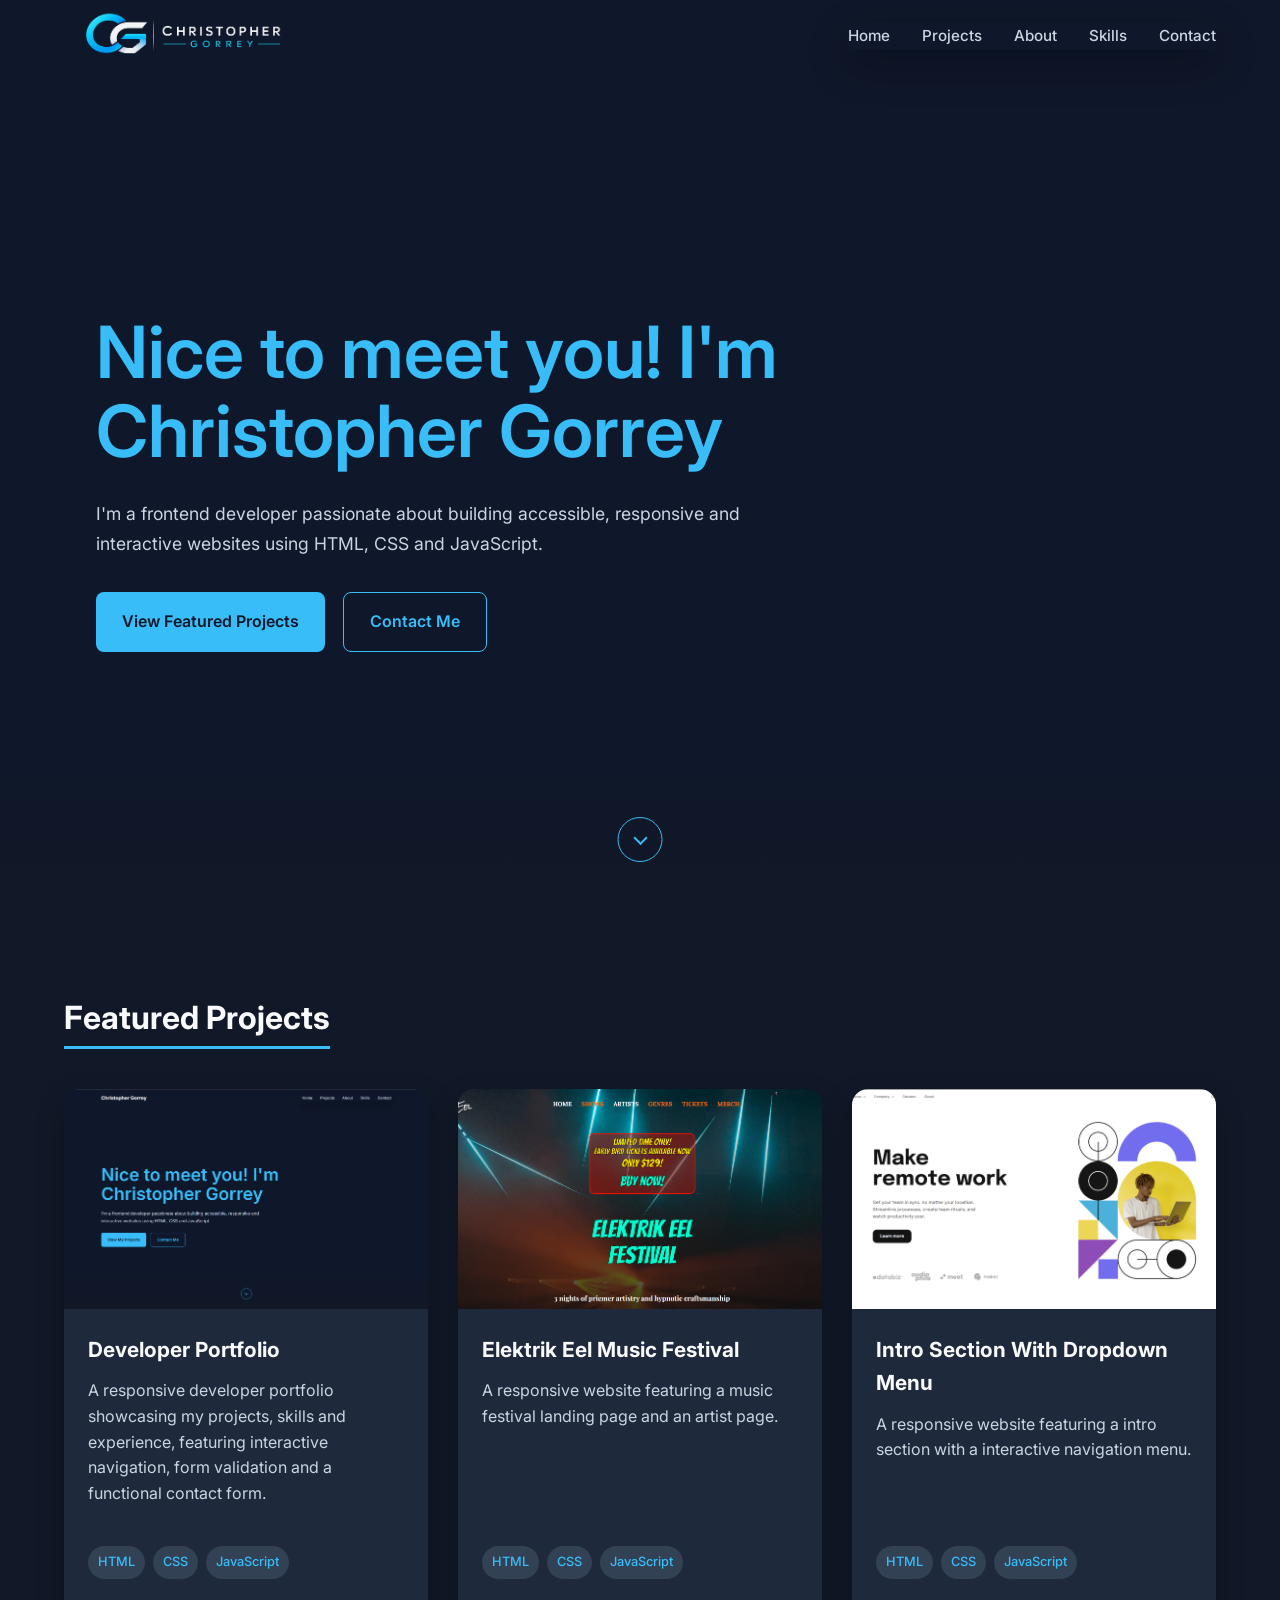
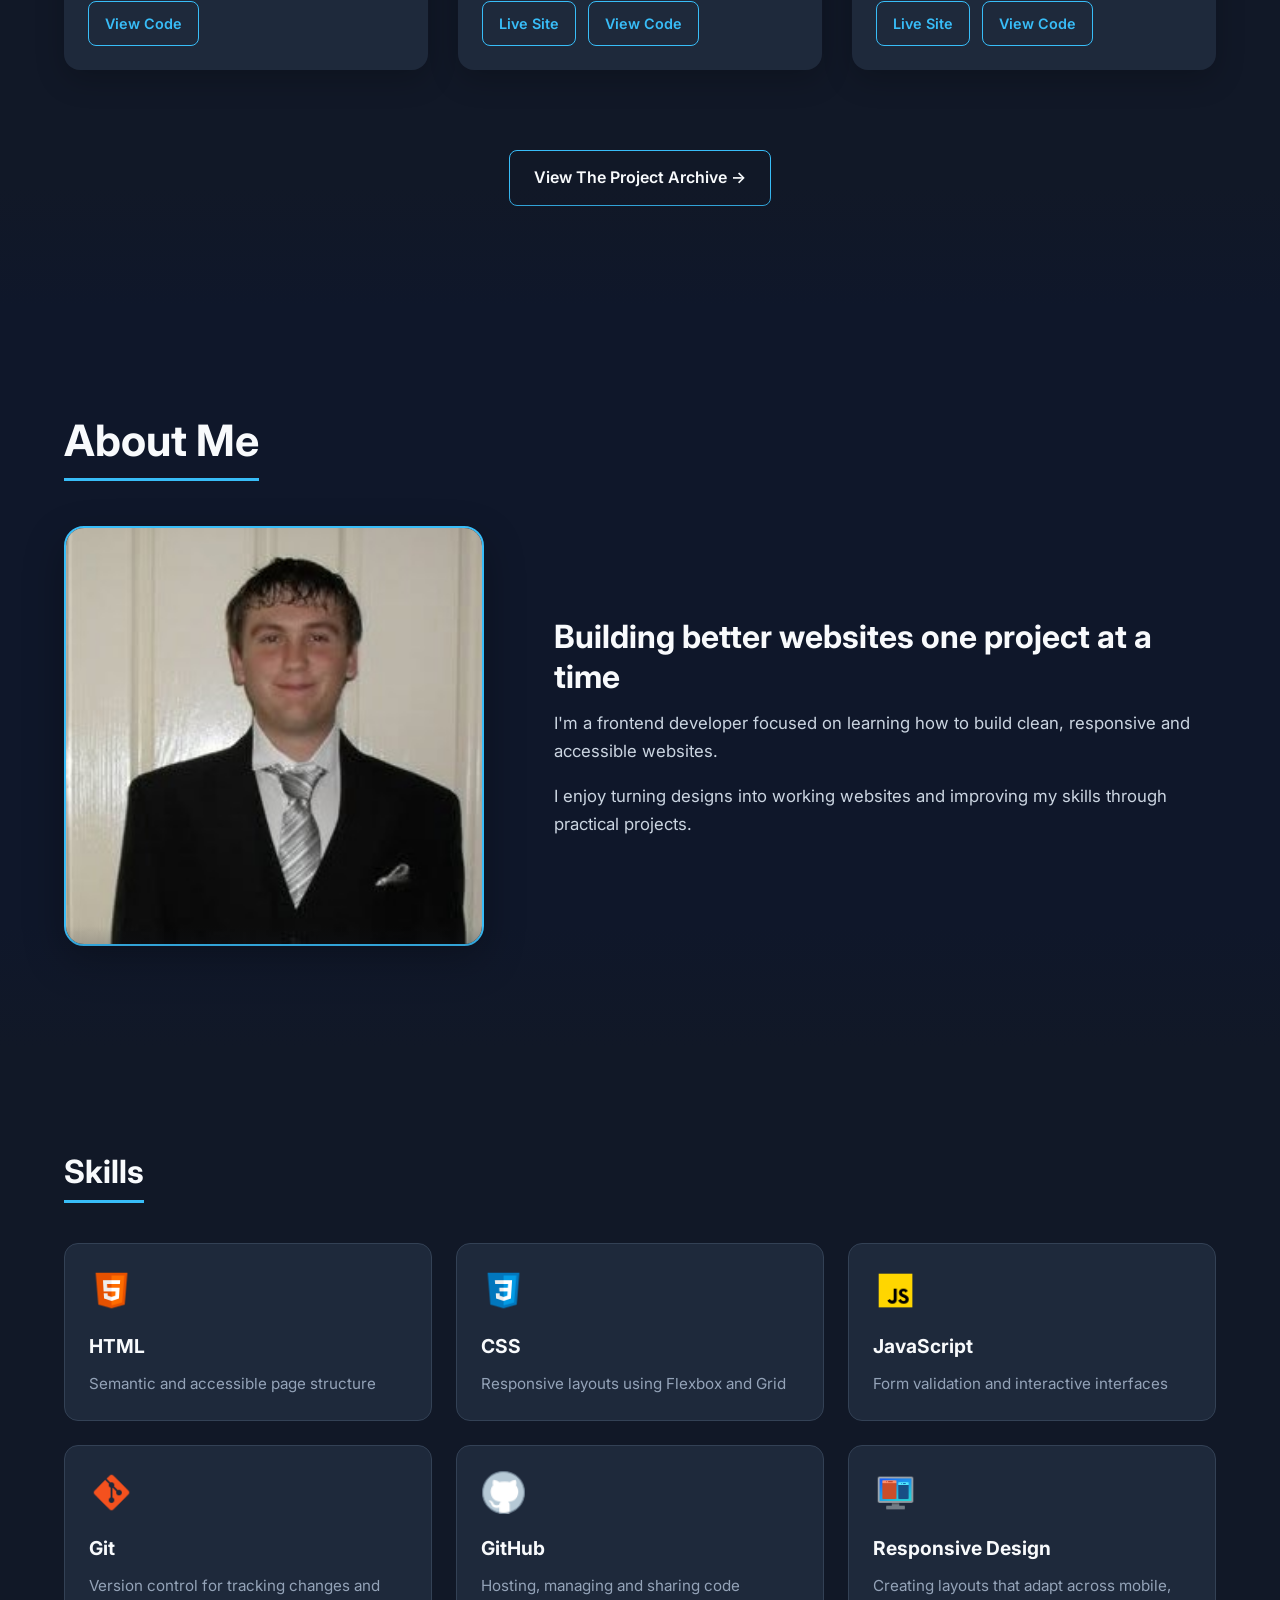
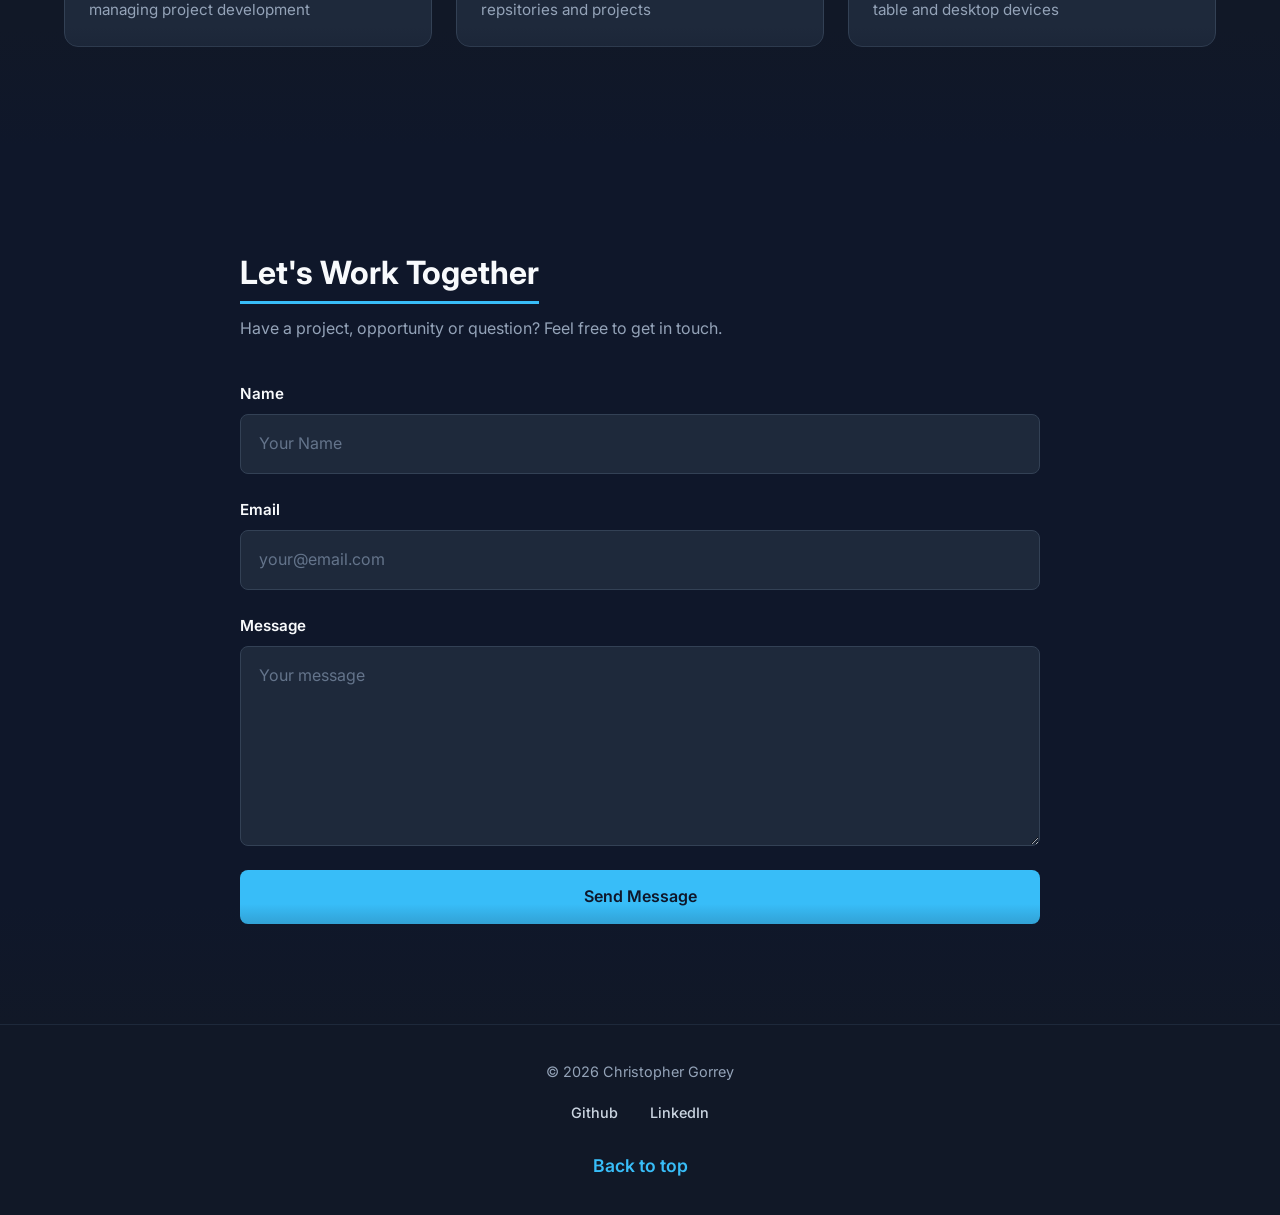
==== commit 345ac803: "Adding underlines to headings" ====
--- a/index.html
+++ b/index.html
@@ -10,9 +10,9 @@
     <script src="./script.js" defer></script>
 </head>
 <body>
-    <header class="header">
+    <header class="header" id="header">
     <nav class="nav-bar">
-        <a href="#home" class="logo">
+        <a href="#header" class="logo">
             <img src=./images/Nav-bar_logo.png class="logo-image" alt="Christopher Gorrey">
         </a>
         </div>
@@ -22,7 +22,7 @@
             <span></span>
         </button>
         <ul class="nav-menu">
-            <li><a href="#home">Home</a></li>
+            <li><a href="#header">Home</a></li>
             <li><a href="./projects.html">Projects</a></li>
             <li><a href="#about">About</a></li>
             <li><a href="#skills">Skills</a></li>
@@ -35,15 +35,15 @@
         <section class="hero" id="home">
             <div class="hero-content">
                 <h1 class="hero-intro">
-                    Nice to meet you! I'm <span class="underline">Christopher Gorrey</span>
+                    Nice to meet you! I'm Christopher Gorrey
                 </h1>
                 <p class="hero-description">
                     I'm a frontend developer passionate about building accessible,
                     responsive and interactive websites using HTML, CSS and JavaScript.
                 </p>
                 <div class="hero-btns">
-                    <a href="#projects" class=" button primary-btn"><span class="underline">View Featured Projects</span></a>
-                    <a href="#contact" class="button secondary-btn"><span class="underline">Contact Me</span></a>
+                    <a href="#projects" class=" button primary-btn">View Featured Projects</a>
+                    <a href="#contact" class="button secondary-btn">Contact Me</a>
                 </div>
             </div>
             <a href="#projects" class="scroll-down" aria-label="Scroll to projects">
@@ -55,7 +55,7 @@
         <section class="projects" id="projects">
             <div class="section-container">
                 <div class="section-heading">
-                    <h2>Featured Projects</h2>
+                    <h2><span class="underline">Featured Projects</span></h2>
                 </div>
                 <div class="project-grid">
                     <article class="project-card">
@@ -126,7 +126,7 @@
         <!-- About -->
          <section class="about" id="about">
             <div class="section-container">
-                <h2 class="about-heading">About Me</h2>
+                <h2 class="about-heading"><span class="underline">About Me</span></h2>
                 <div class="about-container">
                     <div class="about-image-container">
                         <img src="./images/profile.jpg" alt="Christopher Gorrey" class="about-image">
@@ -149,7 +149,7 @@
           <section class="skills" id="skills">
             <div class="section-container">
                 <div class="section-heading">
-                    <h2>Skills</h2>
+                    <h2><span class="underline">Skills</span></h2>
                 </div>
                 <div class="skills-grid">
                     <div class="skills-card">
@@ -201,9 +201,9 @@
            <section class="contact" id="contact">
             <div class="section-container contact-container">
                 <div class="section-heading">
-                    <h2>Let's Work Together</h2>
-                    <p> Have a project, opportunity or question?
-                        Feel free to get in touch.
+                    <h2><span class="underline">Let's Work Together</span></h2>
+                    <p>Have a project, opportunity or question?
+                       Feel free to get in touch.
                     </p>
                 </div>
                 <form class="contact-form" action="https://api.web3forms.com/submit" method="POST" novalidate>
@@ -250,7 +250,7 @@
                 <a href="https://github.com/Khriz93" target="_blank">Github</a>
                 <a href="https://www.linkedin.com/in/christopher-gorrey-5972b9186/" target="_blank">LinkedIn</a>
             </div>
-            <a href="#home" class="back-to-top">Back to top</a>
+            <a href="#header" class="back-to-top">Back to top</a>
         </div>
      </footer>
 </body>
--- a/styles.css
+++ b/styles.css
@@ -59,6 +59,12 @@
 
 .projects::after, .skills::after {
         background: linear-gradient(to bottom, rgba(15, 23, 42, 0), #0f172a);
+}
+
+.underline {
+    display: inline-block;
+    border-bottom: 3px solid #38bdf8;
+    padding-bottom: 3px;
 }
 
 .section-container {
@@ -457,7 +463,6 @@
 }
 
 .about-heading {
-    font-size: 2rem;
     margin-bottom: 30px;
 }
 
